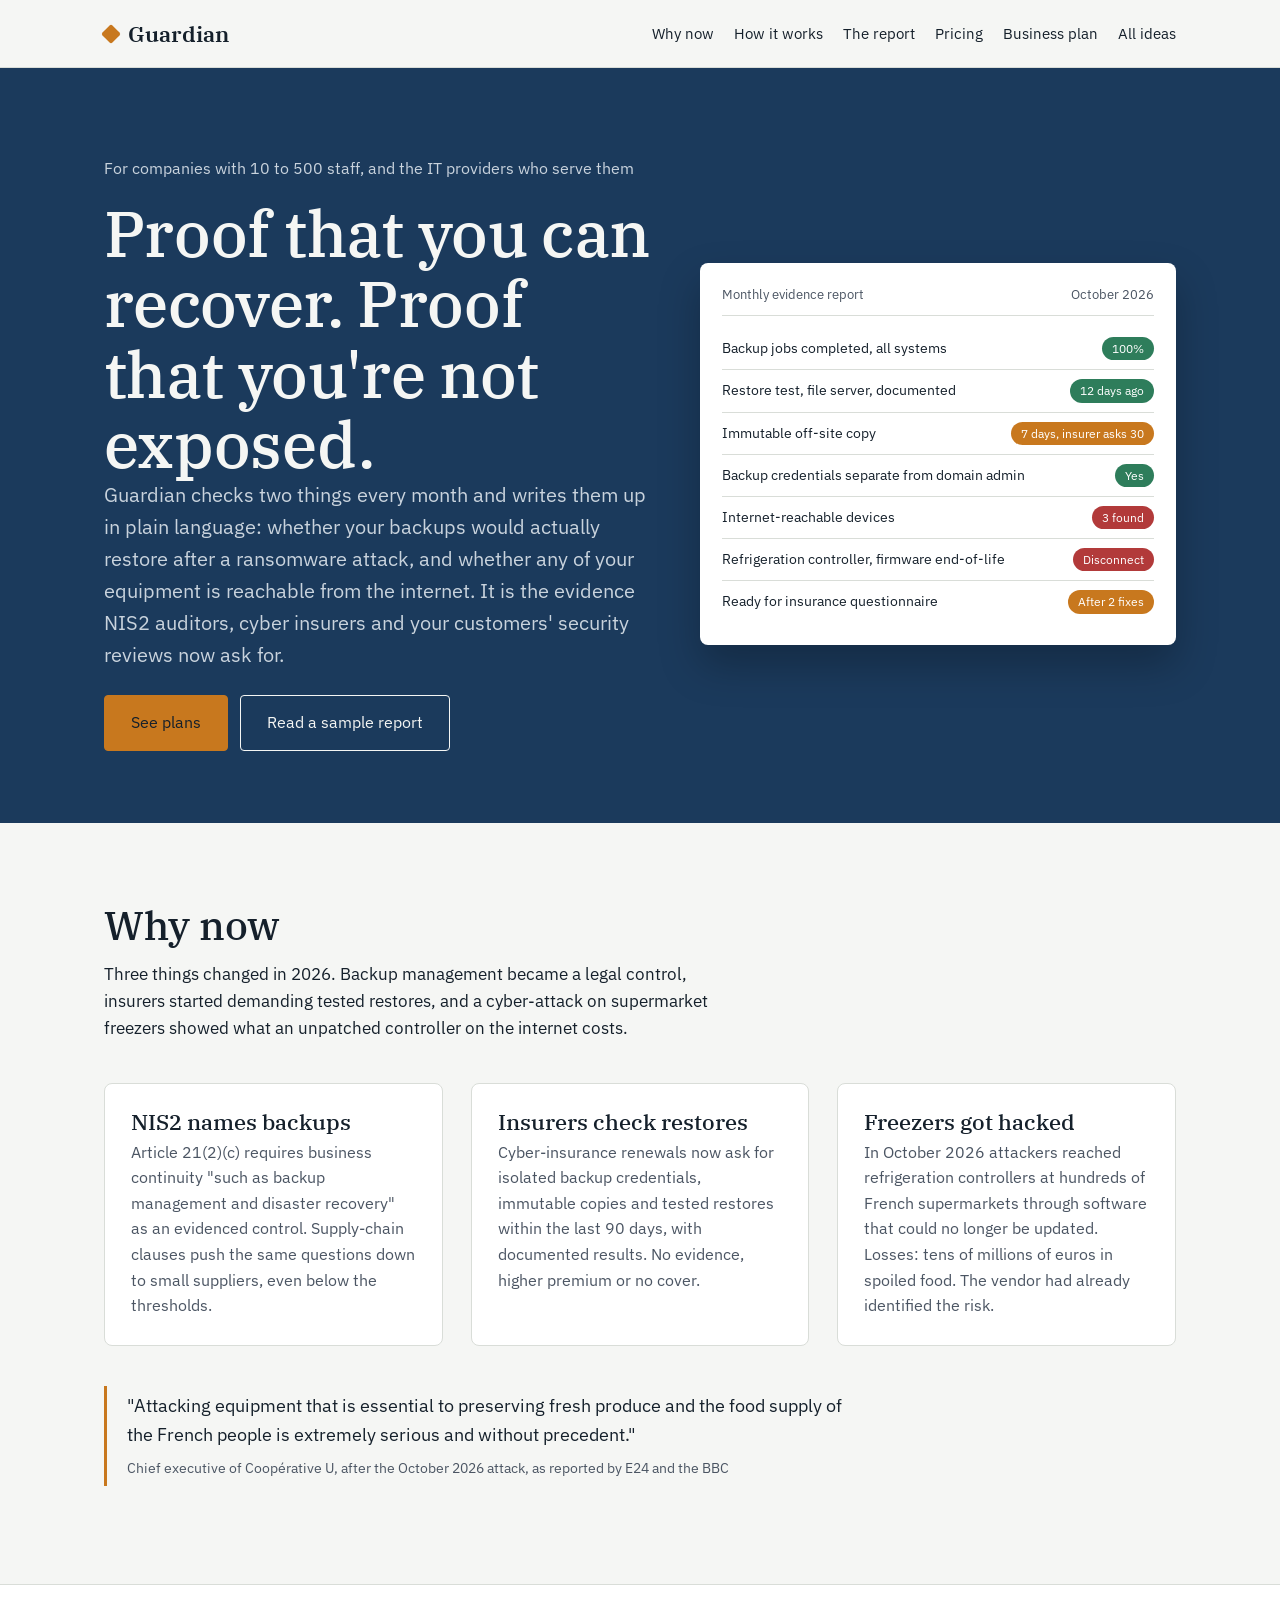
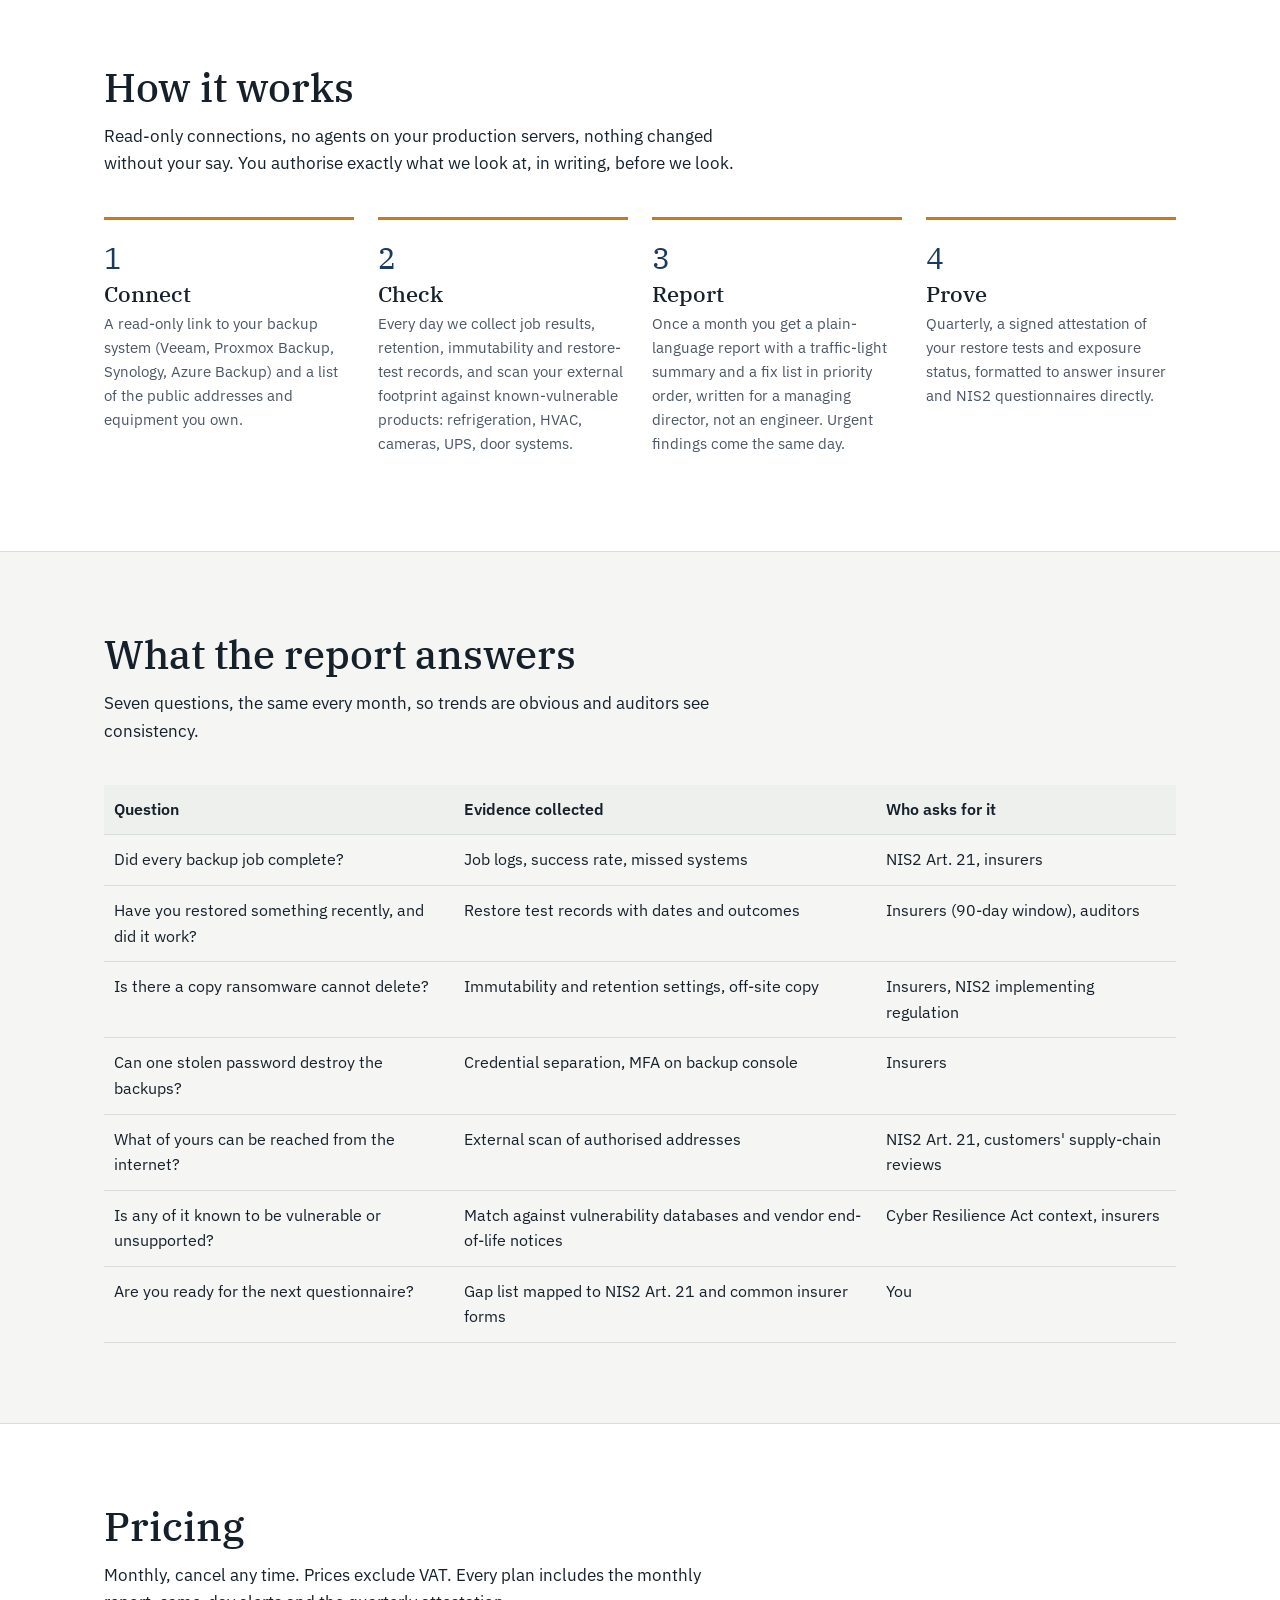
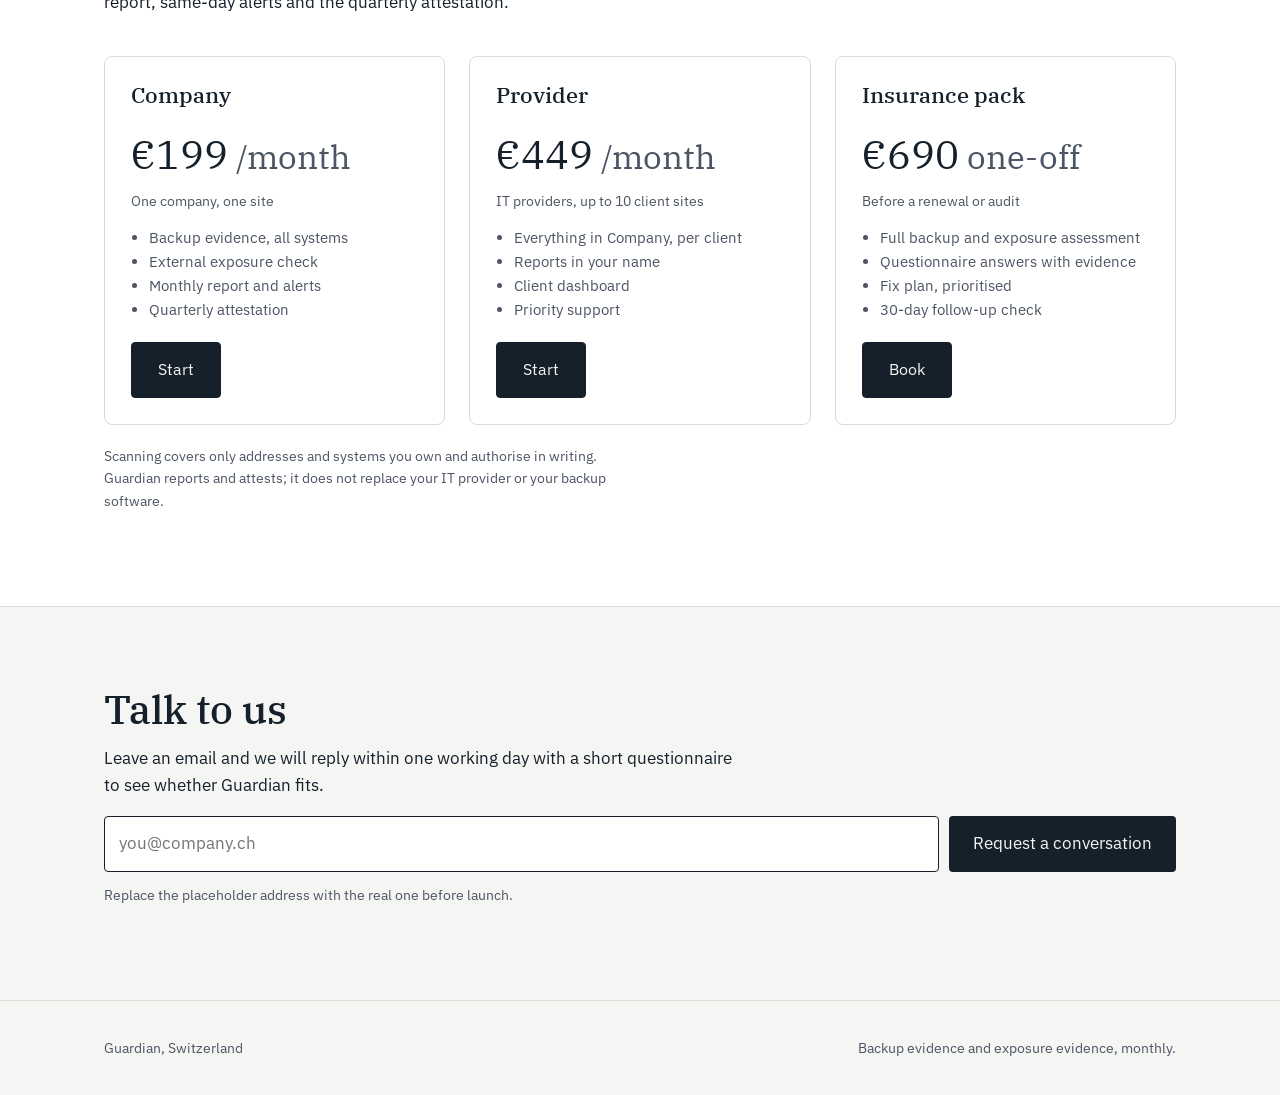
==== index.html @ 74b986ed "Guardian site and business plan" ====
<!doctype html>
<html lang="en">
<head>
<meta charset="utf-8">
<meta name="viewport" content="width=device-width, initial-scale=1">
<title>Guardian — Backup and exposure evidence for small businesses</title>
<meta name="description" content="Guardian proves two things every month: that your backups would restore after a ransomware attack, and that nothing of yours is reachable from the internet that shouldn't be. Built for NIS2, cyber-insurance and supply-chain reviews.">
<link rel="preconnect" href="https://fonts.googleapis.com">
<link rel="stylesheet" href="https://fonts.googleapis.com/css2?family=IBM+Plex+Sans:wght@400;500;600&family=IBM+Plex+Serif:wght@400;500;600&display=swap">
<link rel="stylesheet" href="style.css">
</head>
<body>
<header>
  <div class="wrap">
    <a class="mark" href="#top"><i></i>Guardian</a>
    <nav aria-label="Main">
      <a href="#why">Why now</a>
      <a href="#how">How it works</a>
      <a href="#report">The report</a>
      <a href="#pricing">Pricing</a>
      <a href="plan.html">Business plan</a>
      <a href="https://gummihurdal.github.io/ideas/">All ideas</a>
    </nav>
  </div>
</header>

<main id="top">
<section class="hero">
  <div class="wrap">
    <div>
      <p class="eyebrow">For companies with 10 to 500 staff, and the IT providers who serve them</p>
      <h1>Proof that you can recover. Proof that you're not exposed.</h1>
      <p>Guardian checks two things every month and writes them up in plain language: whether your backups would actually restore after a ransomware attack, and whether any of your equipment is reachable from the internet. It is the evidence NIS2 auditors, cyber insurers and your customers' security reviews now ask for.</p>
      <div class="btns">
        <a class="btn solid" href="#pricing">See plans</a>
        <a class="btn" href="#report">Read a sample report</a>
      </div>
    </div>
    <div class="report" aria-label="Sample monthly report summary">
      <div class="rh"><span>Monthly evidence report</span><span>October 2026</span></div>
      <div class="row"><span>Backup jobs completed, all systems</span><span class="pill ok">100%</span></div>
      <div class="row"><span>Restore test, file server, documented</span><span class="pill ok">12 days ago</span></div>
      <div class="row"><span>Immutable off-site copy</span><span class="pill warn">7 days, insurer asks 30</span></div>
      <div class="row"><span>Backup credentials separate from domain admin</span><span class="pill ok">Yes</span></div>
      <div class="row"><span>Internet-reachable devices</span><span class="pill bad">3 found</span></div>
      <div class="row"><span>Refrigeration controller, firmware end-of-life</span><span class="pill bad">Disconnect</span></div>
      <div class="row"><span>Ready for insurance questionnaire</span><span class="pill warn">After 2 fixes</span></div>
    </div>
  </div>
</section>

<section id="why">
  <div class="wrap">
    <div class="lead">
      <h2>Why now</h2>
      <p>Three things changed in 2026. Backup management became a legal control, insurers started demanding tested restores, and a cyber-attack on supermarket freezers showed what an unpatched controller on the internet costs.</p>
    </div>
    <div class="grid3">
      <div class="card"><h3>NIS2 names backups</h3><p>Article 21(2)(c) requires business continuity "such as backup management and disaster recovery" as an evidenced control. Supply-chain clauses push the same questions down to small suppliers, even below the thresholds.</p></div>
      <div class="card"><h3>Insurers check restores</h3><p>Cyber-insurance renewals now ask for isolated backup credentials, immutable copies and tested restores within the last 90 days, with documented results. No evidence, higher premium or no cover.</p></div>
      <div class="card"><h3>Freezers got hacked</h3><p>In October 2026 attackers reached refrigeration controllers at hundreds of French supermarkets through software that could no longer be updated. Losses: tens of millions of euros in spoiled food. The vendor had already identified the risk.</p></div>
    </div>
    <p class="quote" style="margin-top:40px">"Attacking equipment that is essential to preserving fresh produce and the food supply of the French people is extremely serious and without precedent."<cite>Chief executive of Coopérative U, after the October 2026 attack, as reported by E24 and the BBC</cite></p>
  </div>
</section>

<section class="alt" id="how">
  <div class="wrap">
    <div class="lead">
      <h2>How it works</h2>
      <p>Read-only connections, no agents on your production servers, nothing changed without your say. You authorise exactly what we look at, in writing, before we look.</p>
    </div>
    <div class="steps">
      <div><h3>Connect</h3><p>A read-only link to your backup system (Veeam, Proxmox Backup, Synology, Azure Backup) and a list of the public addresses and equipment you own.</p></div>
      <div><h3>Check</h3><p>Every day we collect job results, retention, immutability and restore-test records, and scan your external footprint against known-vulnerable products: refrigeration, HVAC, cameras, UPS, door systems.</p></div>
      <div><h3>Report</h3><p>Once a month you get a plain-language report with a traffic-light summary and a fix list in priority order, written for a managing director, not an engineer. Urgent findings come the same day.</p></div>
      <div><h3>Prove</h3><p>Quarterly, a signed attestation of your restore tests and exposure status, formatted to answer insurer and NIS2 questionnaires directly.</p></div>
    </div>
  </div>
</section>

<section id="report">
  <div class="wrap">
    <div class="lead">
      <h2>What the report answers</h2>
      <p>Seven questions, the same every month, so trends are obvious and auditors see consistency.</p>
    </div>
    <table>
      <thead><tr><th>Question</th><th>Evidence collected</th><th>Who asks for it</th></tr></thead>
      <tbody>
        <tr><td>Did every backup job complete?</td><td>Job logs, success rate, missed systems</td><td>NIS2 Art. 21, insurers</td></tr>
        <tr><td>Have you restored something recently, and did it work?</td><td>Restore test records with dates and outcomes</td><td>Insurers (90-day window), auditors</td></tr>
        <tr><td>Is there a copy ransomware cannot delete?</td><td>Immutability and retention settings, off-site copy</td><td>Insurers, NIS2 implementing regulation</td></tr>
        <tr><td>Can one stolen password destroy the backups?</td><td>Credential separation, MFA on backup console</td><td>Insurers</td></tr>
        <tr><td>What of yours can be reached from the internet?</td><td>External scan of authorised addresses</td><td>NIS2 Art. 21, customers' supply-chain reviews</td></tr>
        <tr><td>Is any of it known to be vulnerable or unsupported?</td><td>Match against vulnerability databases and vendor end-of-life notices</td><td>Cyber Resilience Act context, insurers</td></tr>
        <tr><td>Are you ready for the next questionnaire?</td><td>Gap list mapped to NIS2 Art. 21 and common insurer forms</td><td>You</td></tr>
      </tbody>
    </table>
  </div>
</section>

<section class="alt" id="pricing">
  <div class="wrap">
    <div class="lead">
      <h2>Pricing</h2>
      <p>Monthly, cancel any time. Prices exclude VAT. Every plan includes the monthly report, same-day alerts and the quarterly attestation.</p>
    </div>
    <div class="price">
      <div class="card"><h3>Company</h3><div class="amount">€199<small> /month</small></div><small>One company, one site</small><ul><li>Backup evidence, all systems</li><li>External exposure check</li><li>Monthly report and alerts</li><li>Quarterly attestation</li></ul><a class="btn ink solid" href="#contact">Start</a></div>
      <div class="card"><h3>Provider</h3><div class="amount">€449<small> /month</small></div><small>IT providers, up to 10 client sites</small><ul><li>Everything in Company, per client</li><li>Reports in your name</li><li>Client dashboard</li><li>Priority support</li></ul><a class="btn ink solid" href="#contact">Start</a></div>
      <div class="card"><h3>Insurance pack</h3><div class="amount">€690<small> one-off</small></div><small>Before a renewal or audit</small><ul><li>Full backup and exposure assessment</li><li>Questionnaire answers with evidence</li><li>Fix plan, prioritised</li><li>30-day follow-up check</li></ul><a class="btn ink solid" href="#contact">Book</a></div>
    </div>
    <p class="note" style="margin-top:20px">Scanning covers only addresses and systems you own and authorise in writing. Guardian reports and attests; it does not replace your IT provider or your backup software.</p>
  </div>
</section>

<section id="contact">
  <div class="wrap">
    <h2>Talk to us</h2>
    <p>Leave an email and we will reply within one working day with a short questionnaire to see whether Guardian fits.</p>
    <form action="mailto:hello@guardian.example" method="post" enctype="text/plain">
      <label for="email" style="position:absolute;left:-9999px">Email</label>
      <input id="email" name="email" type="email" placeholder="you@company.ch" required>
      <button type="submit">Request a conversation</button>
    </form>
    <p class="note" style="margin-top:12px">Replace the placeholder address with the real one before launch.</p>
  </div>
</section>
</main>

<footer>
  <div class="wrap">
    <span>Guardian, Switzerland</span>
    <span>Backup evidence and exposure evidence, monthly.</span>
  </div>
</footer>
</body>
</html>
---- style.css ----
:root{--ink:#15202B;--ink2:#4B5563;--bg:#F5F6F4;--panel:#FFFFFF;--line:#D9DDD8;--navy:#1B3A5C;--amber:#C8781E;--green:#2E7D5B;--max:1120px}
*{box-sizing:border-box}
html{scroll-padding-top:72px}
body{margin:0;background:var(--bg);color:var(--ink);font-family:'IBM Plex Sans','Helvetica Neue',Arial,sans-serif;font-size:17px;line-height:1.6}
h1,h2,h3{font-family:'IBM Plex Serif',Georgia,serif;font-weight:500;line-height:1.1;margin:0}
h1{font-size:clamp(38px,6vw,64px);letter-spacing:-.01em}
h2{font-size:clamp(28px,3.6vw,40px);margin-bottom:14px}
h3{font-size:22px;margin-bottom:6px}
p{margin:0 0 1em;max-width:64ch}
a{color:var(--navy)}
a:focus-visible,button:focus-visible{outline:2px solid var(--amber);outline-offset:3px}
.wrap{max-width:var(--max);margin:0 auto;padding:0 24px}
header{position:sticky;top:0;z-index:5;background:rgba(245,246,244,.94);backdrop-filter:blur(6px);border-bottom:1px solid var(--line)}
header .wrap{display:flex;justify-content:space-between;align-items:center;gap:16px;padding:16px 24px}
.mark{font-family:'IBM Plex Serif',Georgia,serif;font-weight:600;font-size:22px;text-decoration:none;color:var(--ink);display:flex;align-items:center;gap:10px}
.mark i{display:inline-block;width:14px;height:14px;background:var(--amber);border-radius:2px;transform:rotate(45deg)}
nav{display:flex;flex-wrap:wrap;gap:20px;font-size:15px}
nav a{text-decoration:none;color:var(--ink)}
nav a:hover{color:var(--amber)}
.hero{background:var(--navy);color:#F5F6F4;padding:88px 0 72px}
.hero .wrap{display:grid;grid-template-columns:1.15fr 1fr;gap:48px;align-items:center}
.hero p{color:#C9D3DD;font-size:20px}
.hero .eyebrow{font-size:16px;color:#C9D3DD;margin-bottom:16px}
.btns{display:flex;flex-wrap:wrap;gap:12px;margin-top:24px}
.btn{display:inline-block;padding:14px 26px;text-decoration:none;font-size:16px;border:1px solid #F5F6F4;color:#F5F6F4;border-radius:4px}
.btn.solid{background:var(--amber);border-color:var(--amber);color:#15202B}
.btn.ink{border-color:var(--ink);color:var(--ink)}
.btn.ink.solid{background:var(--ink);color:#F5F6F4;border-color:var(--ink)}
.report{background:var(--panel);color:var(--ink);border-radius:8px;padding:22px;box-shadow:0 20px 40px rgba(0,0,0,.25);font-size:14px}
.report .rh{display:flex;justify-content:space-between;border-bottom:1px solid var(--line);padding-bottom:10px;margin-bottom:12px;font-size:13px;color:var(--ink2)}
.report .row{display:grid;grid-template-columns:1fr auto;gap:10px;padding:9px 0;border-bottom:1px solid var(--line)}
.report .row:last-child{border-bottom:0}
.pill{font-size:12px;padding:2px 10px;border-radius:999px;color:#fff;white-space:nowrap}
.ok{background:var(--green)}.warn{background:var(--amber)}.bad{background:#B23A3A}
section{padding:80px 0}
.lead{max-width:720px;margin-bottom:40px}
.grid3{display:grid;grid-template-columns:repeat(3,1fr);gap:28px}
.grid2{display:grid;grid-template-columns:1fr 1fr;gap:28px}
.card{background:var(--panel);border:1px solid var(--line);border-radius:8px;padding:26px}
.card p{font-size:16px;color:var(--ink2);margin:0}
.card .num{font-family:'IBM Plex Serif',Georgia,serif;font-size:44px;line-height:1;margin-bottom:8px;color:var(--navy)}
.alt{background:var(--panel);border-top:1px solid var(--line);border-bottom:1px solid var(--line)}
table{width:100%;border-collapse:collapse;font-size:16px}
th,td{text-align:left;padding:12px 10px;border-bottom:1px solid var(--line);vertical-align:top}
th{font-weight:600;background:#EEF0ED}
.price{display:grid;grid-template-columns:repeat(3,1fr);gap:24px}
.price .card{display:flex;flex-direction:column}
.price .amount{font-family:'IBM Plex Serif',Georgia,serif;font-size:40px;margin:8px 0 4px}
.price small{color:var(--ink2)}
.price ul{padding-left:18px;margin:14px 0 20px;font-size:15px;color:var(--ink2)}
.price .btn{margin-top:auto;align-self:flex-start}
.steps{display:grid;grid-template-columns:repeat(4,1fr);gap:24px;counter-reset:s}
.steps div{border-top:3px solid var(--amber);padding-top:14px}
.steps div::before{counter-increment:s;content:counter(s);font-family:'IBM Plex Serif',Georgia,serif;font-size:30px;display:block;color:var(--navy)}
.steps p{font-size:15px;color:var(--ink2)}
.quote{border-left:3px solid var(--amber);padding:6px 0 6px 20px;font-size:18px;max-width:760px}
.quote cite{display:block;font-size:14px;color:var(--ink2);margin-top:8px;font-style:normal}
.note{font-size:14px;color:var(--ink2)}
.doc h2{margin:56px 0 16px}
.doc h3{margin:30px 0 10px}
.doc ul{padding-left:20px;max-width:70ch}
.doc li{margin-bottom:6px}
.doc table{margin:12px 0 6px}
footer{padding:36px 0;font-size:14px;color:var(--ink2);border-top:1px solid var(--line)}
footer .wrap{display:flex;flex-wrap:wrap;justify-content:space-between;gap:12px}
form{display:flex;flex-wrap:wrap;gap:10px;margin-top:16px}
input{flex:1 1 260px;padding:13px 14px;font:inherit;border:1px solid var(--ink);border-radius:4px}
button{padding:13px 24px;font:inherit;background:var(--ink);color:#F5F6F4;border:0;border-radius:4px;cursor:pointer}
@media (max-width:900px){.hero .wrap,.grid2{grid-template-columns:1fr}.grid3,.price,.steps{grid-template-columns:1fr 1fr}}
@media (max-width:560px){.grid3,.price,.steps{grid-template-columns:1fr}section{padding:56px 0}.hero{padding:56px 0 48px}table{font-size:14px}}
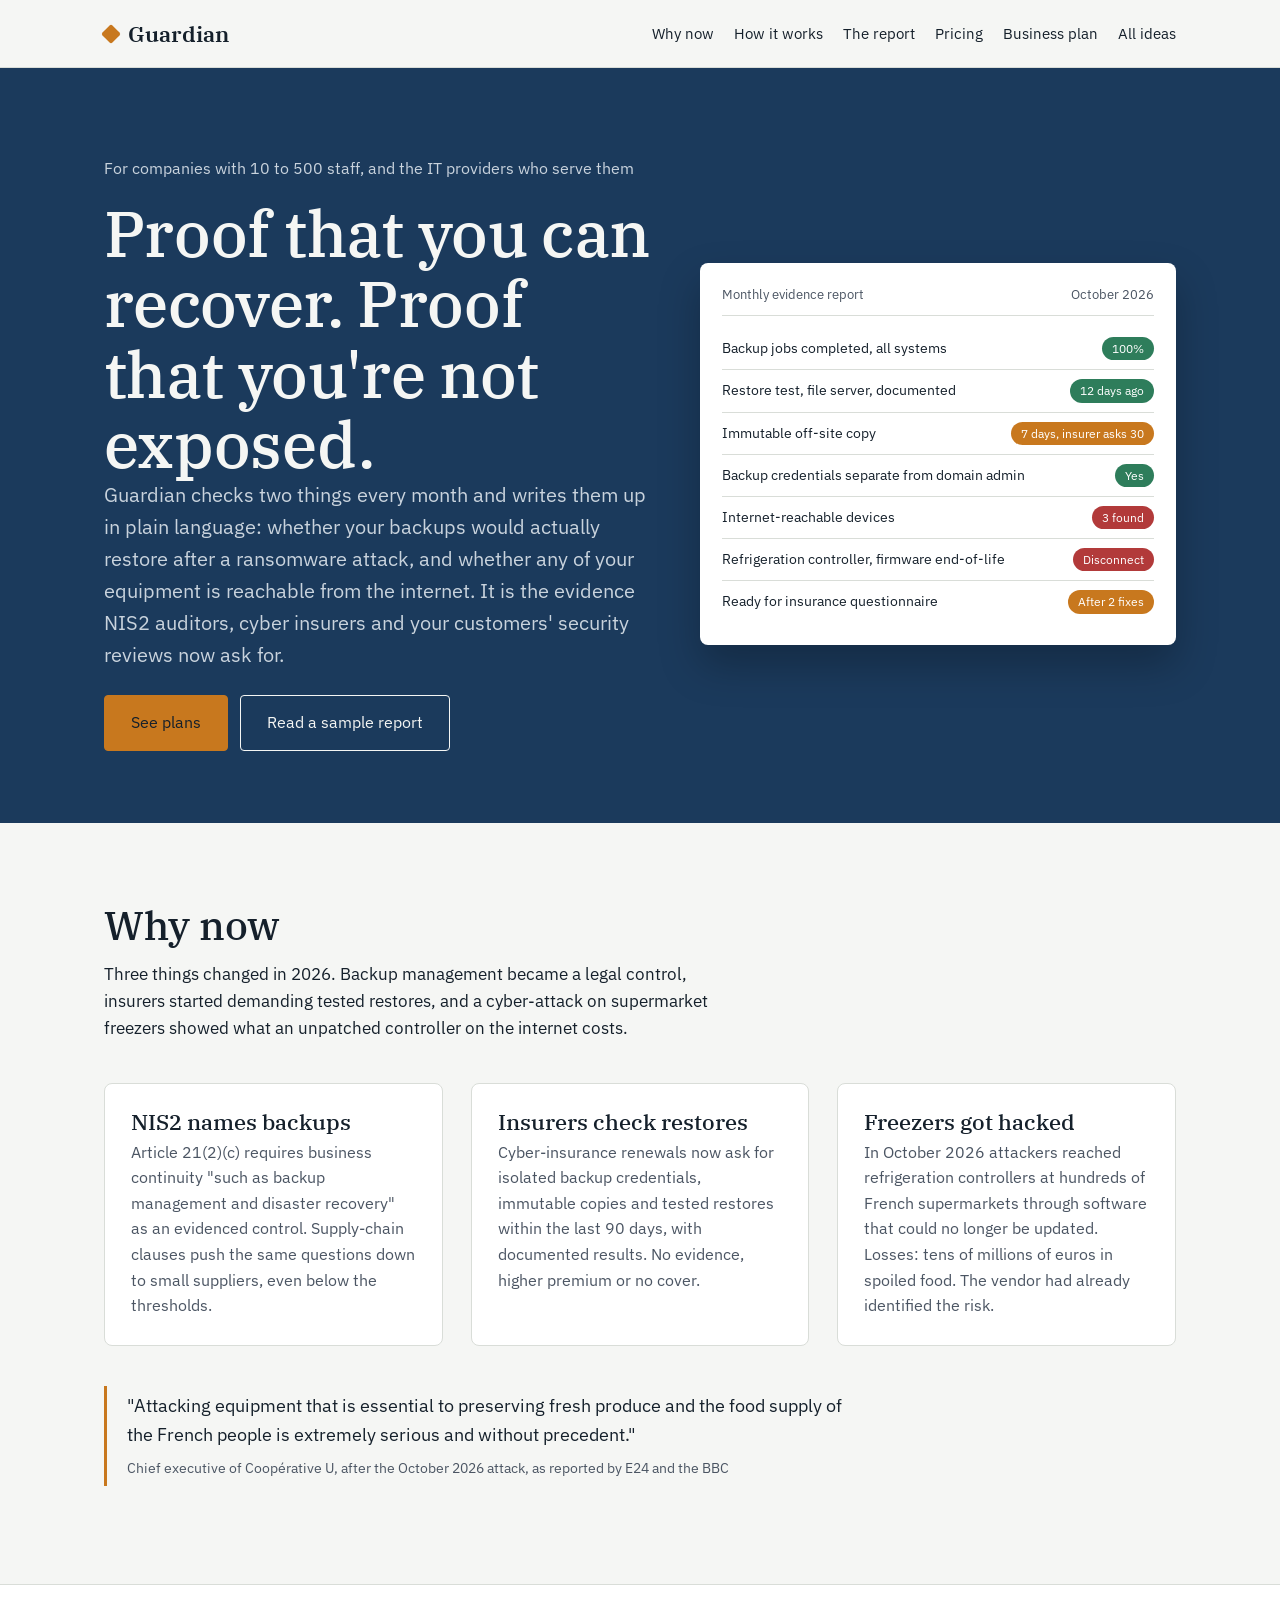
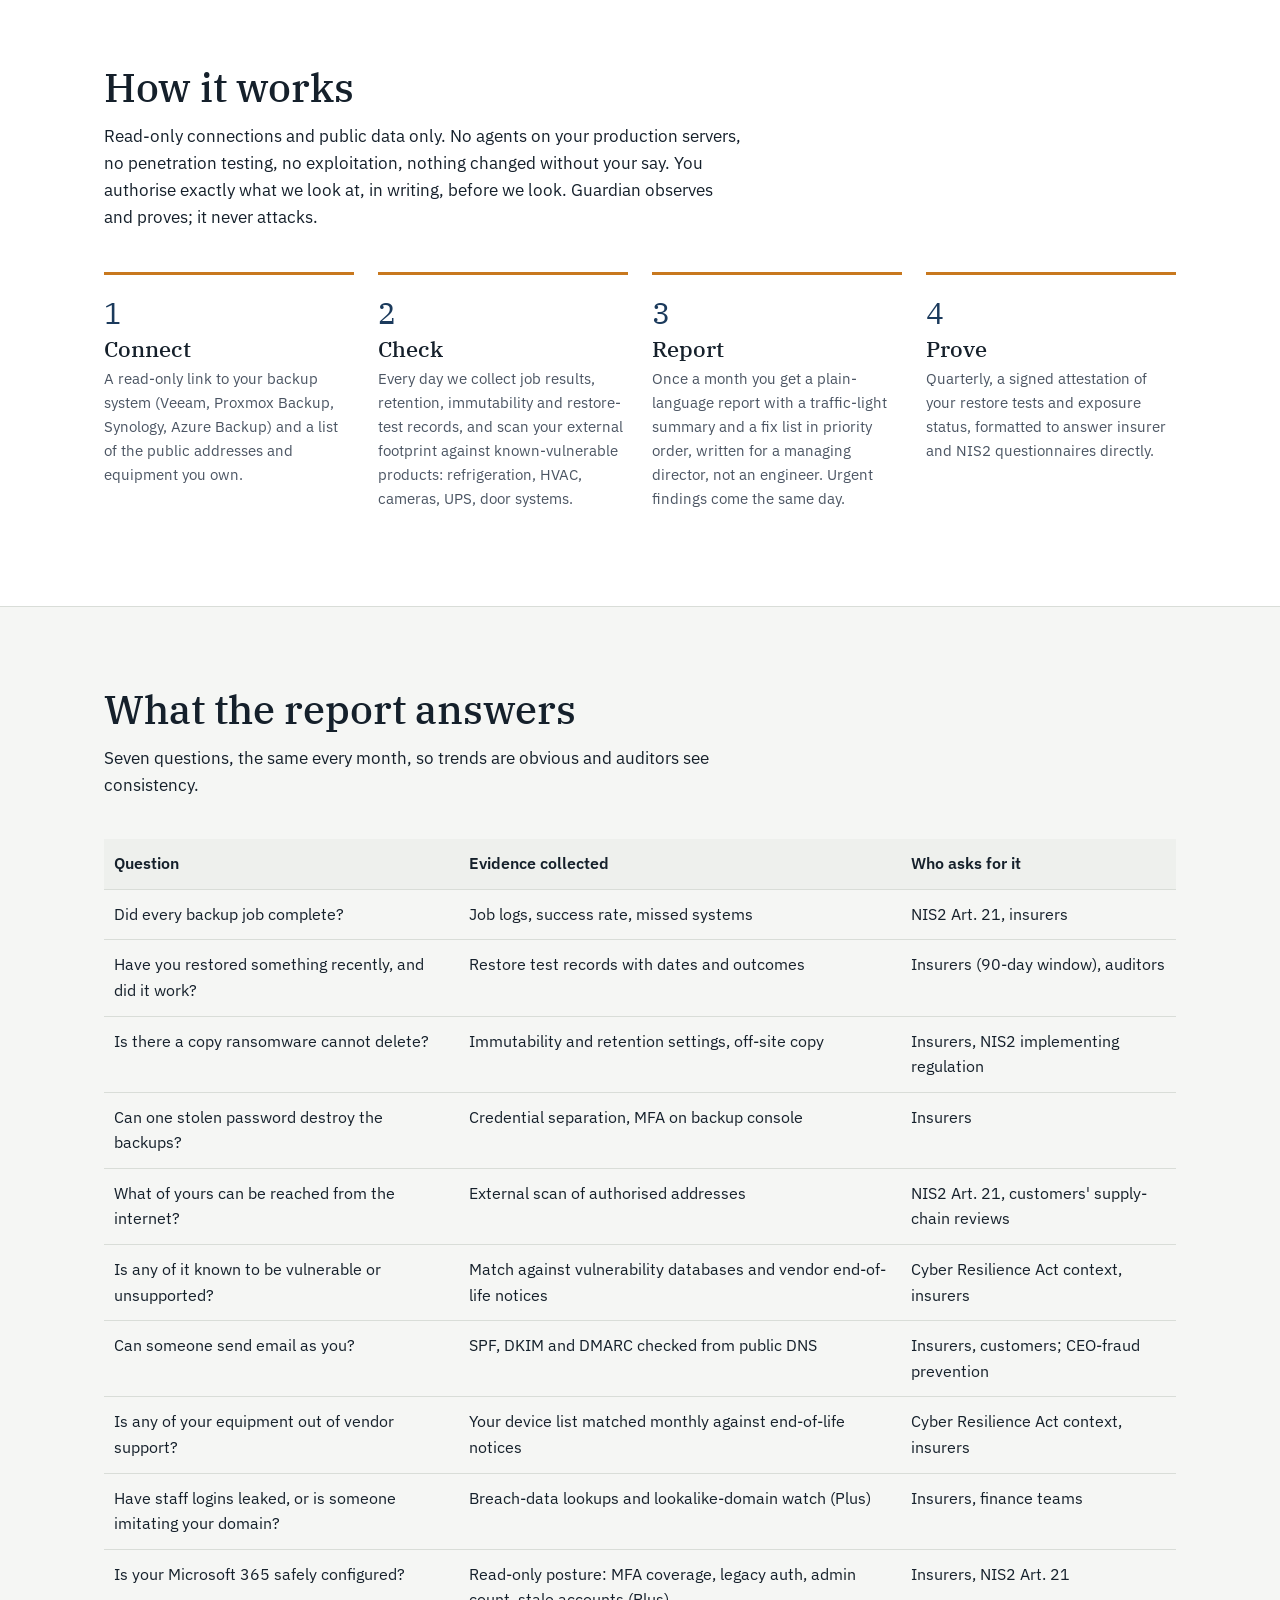
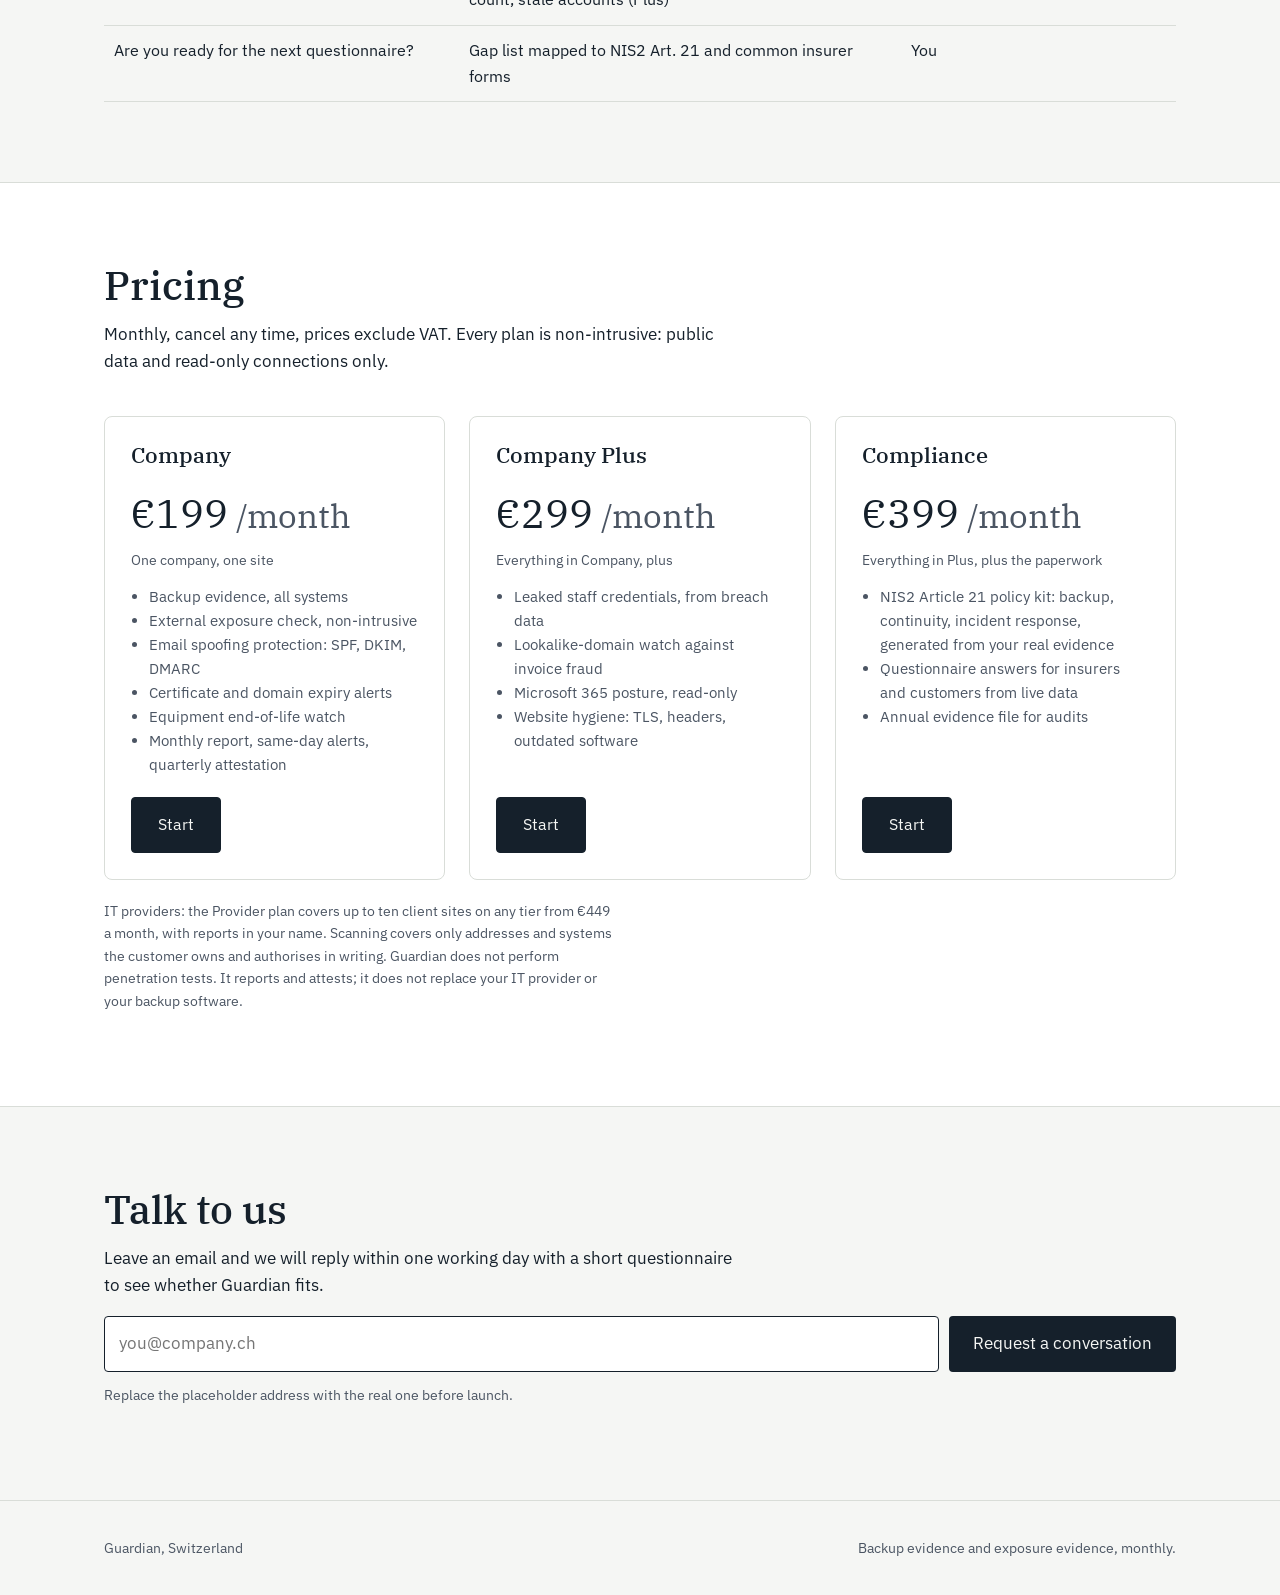
==== commit 9b178152: "Three non-intrusive tiers; no penetration testing" ====
--- a/index.html
+++ b/index.html
@@ -68,7 +68,7 @@
   <div class="wrap">
     <div class="lead">
       <h2>How it works</h2>
-      <p>Read-only connections, no agents on your production servers, nothing changed without your say. You authorise exactly what we look at, in writing, before we look.</p>
+      <p>Read-only connections and public data only. No agents on your production servers, no penetration testing, no exploitation, nothing changed without your say. You authorise exactly what we look at, in writing, before we look. Guardian observes and proves; it never attacks.</p>
     </div>
     <div class="steps">
       <div><h3>Connect</h3><p>A read-only link to your backup system (Veeam, Proxmox Backup, Synology, Azure Backup) and a list of the public addresses and equipment you own.</p></div>
@@ -94,6 +94,10 @@
         <tr><td>Can one stolen password destroy the backups?</td><td>Credential separation, MFA on backup console</td><td>Insurers</td></tr>
         <tr><td>What of yours can be reached from the internet?</td><td>External scan of authorised addresses</td><td>NIS2 Art. 21, customers' supply-chain reviews</td></tr>
         <tr><td>Is any of it known to be vulnerable or unsupported?</td><td>Match against vulnerability databases and vendor end-of-life notices</td><td>Cyber Resilience Act context, insurers</td></tr>
+        <tr><td>Can someone send email as you?</td><td>SPF, DKIM and DMARC checked from public DNS</td><td>Insurers, customers; CEO-fraud prevention</td></tr>
+        <tr><td>Is any of your equipment out of vendor support?</td><td>Your device list matched monthly against end-of-life notices</td><td>Cyber Resilience Act context, insurers</td></tr>
+        <tr><td>Have staff logins leaked, or is someone imitating your domain?</td><td>Breach-data lookups and lookalike-domain watch (Plus)</td><td>Insurers, finance teams</td></tr>
+        <tr><td>Is your Microsoft 365 safely configured?</td><td>Read-only posture: MFA coverage, legacy auth, admin count, stale accounts (Plus)</td><td>Insurers, NIS2 Art. 21</td></tr>
         <tr><td>Are you ready for the next questionnaire?</td><td>Gap list mapped to NIS2 Art. 21 and common insurer forms</td><td>You</td></tr>
       </tbody>
     </table>
@@ -104,14 +108,14 @@
   <div class="wrap">
     <div class="lead">
       <h2>Pricing</h2>
-      <p>Monthly, cancel any time. Prices exclude VAT. Every plan includes the monthly report, same-day alerts and the quarterly attestation.</p>
+      <p>Monthly, cancel any time, prices exclude VAT. Every plan is non-intrusive: public data and read-only connections only.</p>
     </div>
     <div class="price">
-      <div class="card"><h3>Company</h3><div class="amount">€199<small> /month</small></div><small>One company, one site</small><ul><li>Backup evidence, all systems</li><li>External exposure check</li><li>Monthly report and alerts</li><li>Quarterly attestation</li></ul><a class="btn ink solid" href="#contact">Start</a></div>
-      <div class="card"><h3>Provider</h3><div class="amount">€449<small> /month</small></div><small>IT providers, up to 10 client sites</small><ul><li>Everything in Company, per client</li><li>Reports in your name</li><li>Client dashboard</li><li>Priority support</li></ul><a class="btn ink solid" href="#contact">Start</a></div>
-      <div class="card"><h3>Insurance pack</h3><div class="amount">€690<small> one-off</small></div><small>Before a renewal or audit</small><ul><li>Full backup and exposure assessment</li><li>Questionnaire answers with evidence</li><li>Fix plan, prioritised</li><li>30-day follow-up check</li></ul><a class="btn ink solid" href="#contact">Book</a></div>
+      <div class="card"><h3>Company</h3><div class="amount">€199<small> /month</small></div><small>One company, one site</small><ul><li>Backup evidence, all systems</li><li>External exposure check, non-intrusive</li><li>Email spoofing protection: SPF, DKIM, DMARC</li><li>Certificate and domain expiry alerts</li><li>Equipment end-of-life watch</li><li>Monthly report, same-day alerts, quarterly attestation</li></ul><a class="btn ink solid" href="#contact">Start</a></div>
+      <div class="card"><h3>Company Plus</h3><div class="amount">€299<small> /month</small></div><small>Everything in Company, plus</small><ul><li>Leaked staff credentials, from breach data</li><li>Lookalike-domain watch against invoice fraud</li><li>Microsoft 365 posture, read-only</li><li>Website hygiene: TLS, headers, outdated software</li></ul><a class="btn ink solid" href="#contact">Start</a></div>
+      <div class="card"><h3>Compliance</h3><div class="amount">€399<small> /month</small></div><small>Everything in Plus, plus the paperwork</small><ul><li>NIS2 Article 21 policy kit: backup, continuity, incident response, generated from your real evidence</li><li>Questionnaire answers for insurers and customers from live data</li><li>Annual evidence file for audits</li></ul><a class="btn ink solid" href="#contact">Start</a></div>
     </div>
-    <p class="note" style="margin-top:20px">Scanning covers only addresses and systems you own and authorise in writing. Guardian reports and attests; it does not replace your IT provider or your backup software.</p>
+    <p class="note" style="margin-top:20px">IT providers: the Provider plan covers up to ten client sites on any tier from €449 a month, with reports in your name. Scanning covers only addresses and systems the customer owns and authorises in writing. Guardian does not perform penetration tests. It reports and attests; it does not replace your IT provider or your backup software.</p>
   </div>
 </section>
 
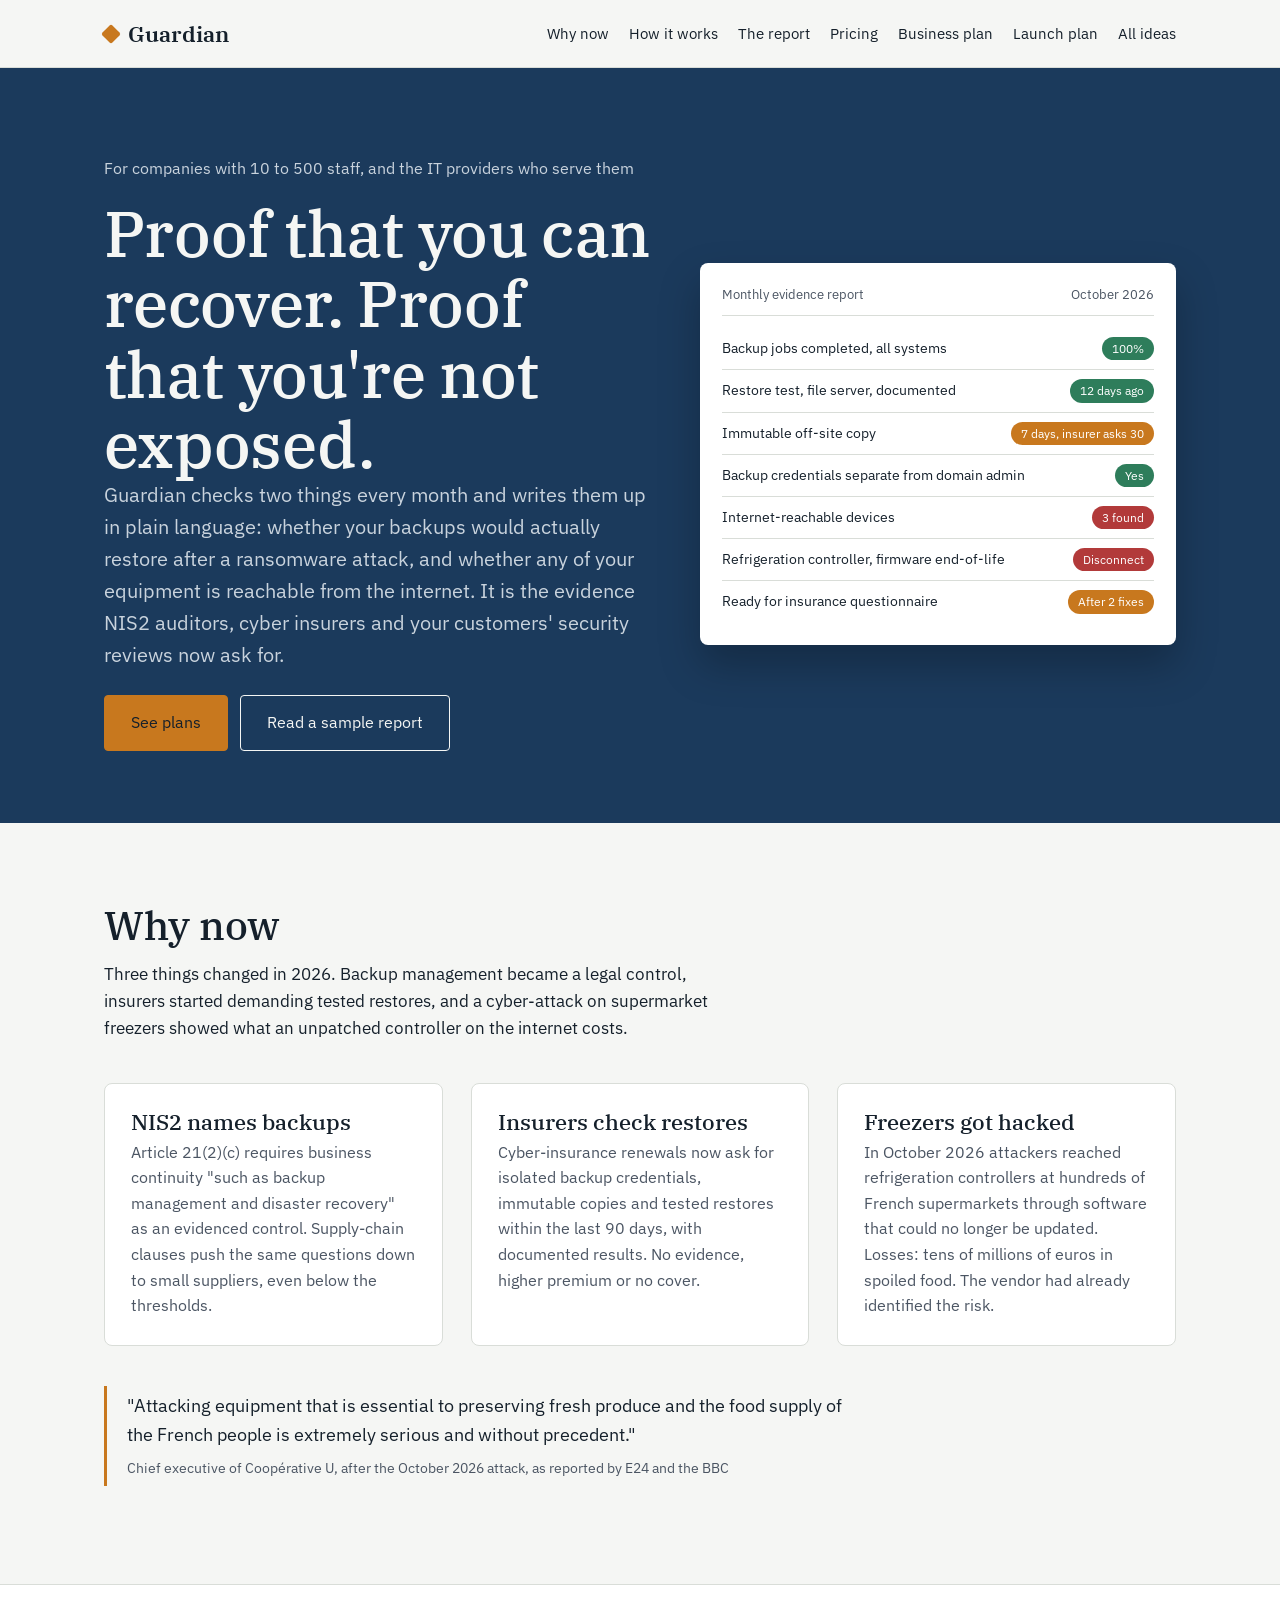
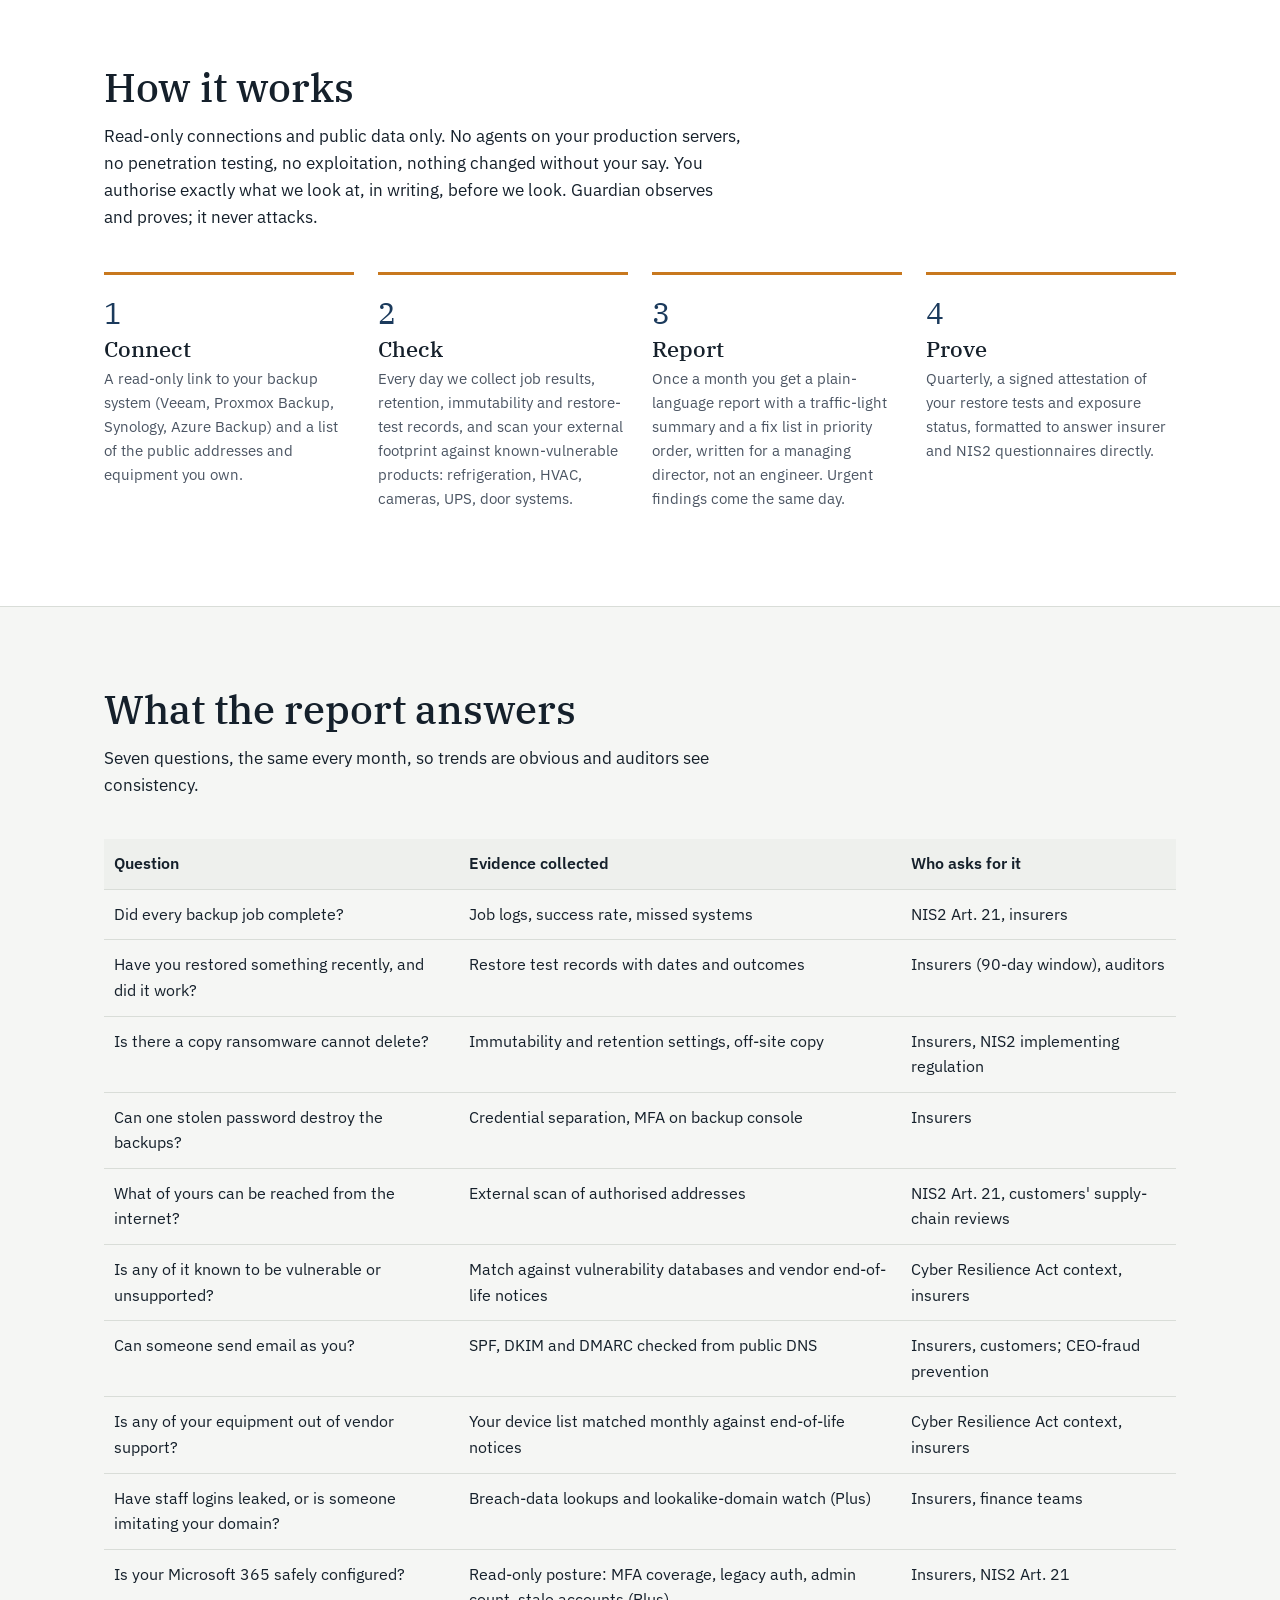
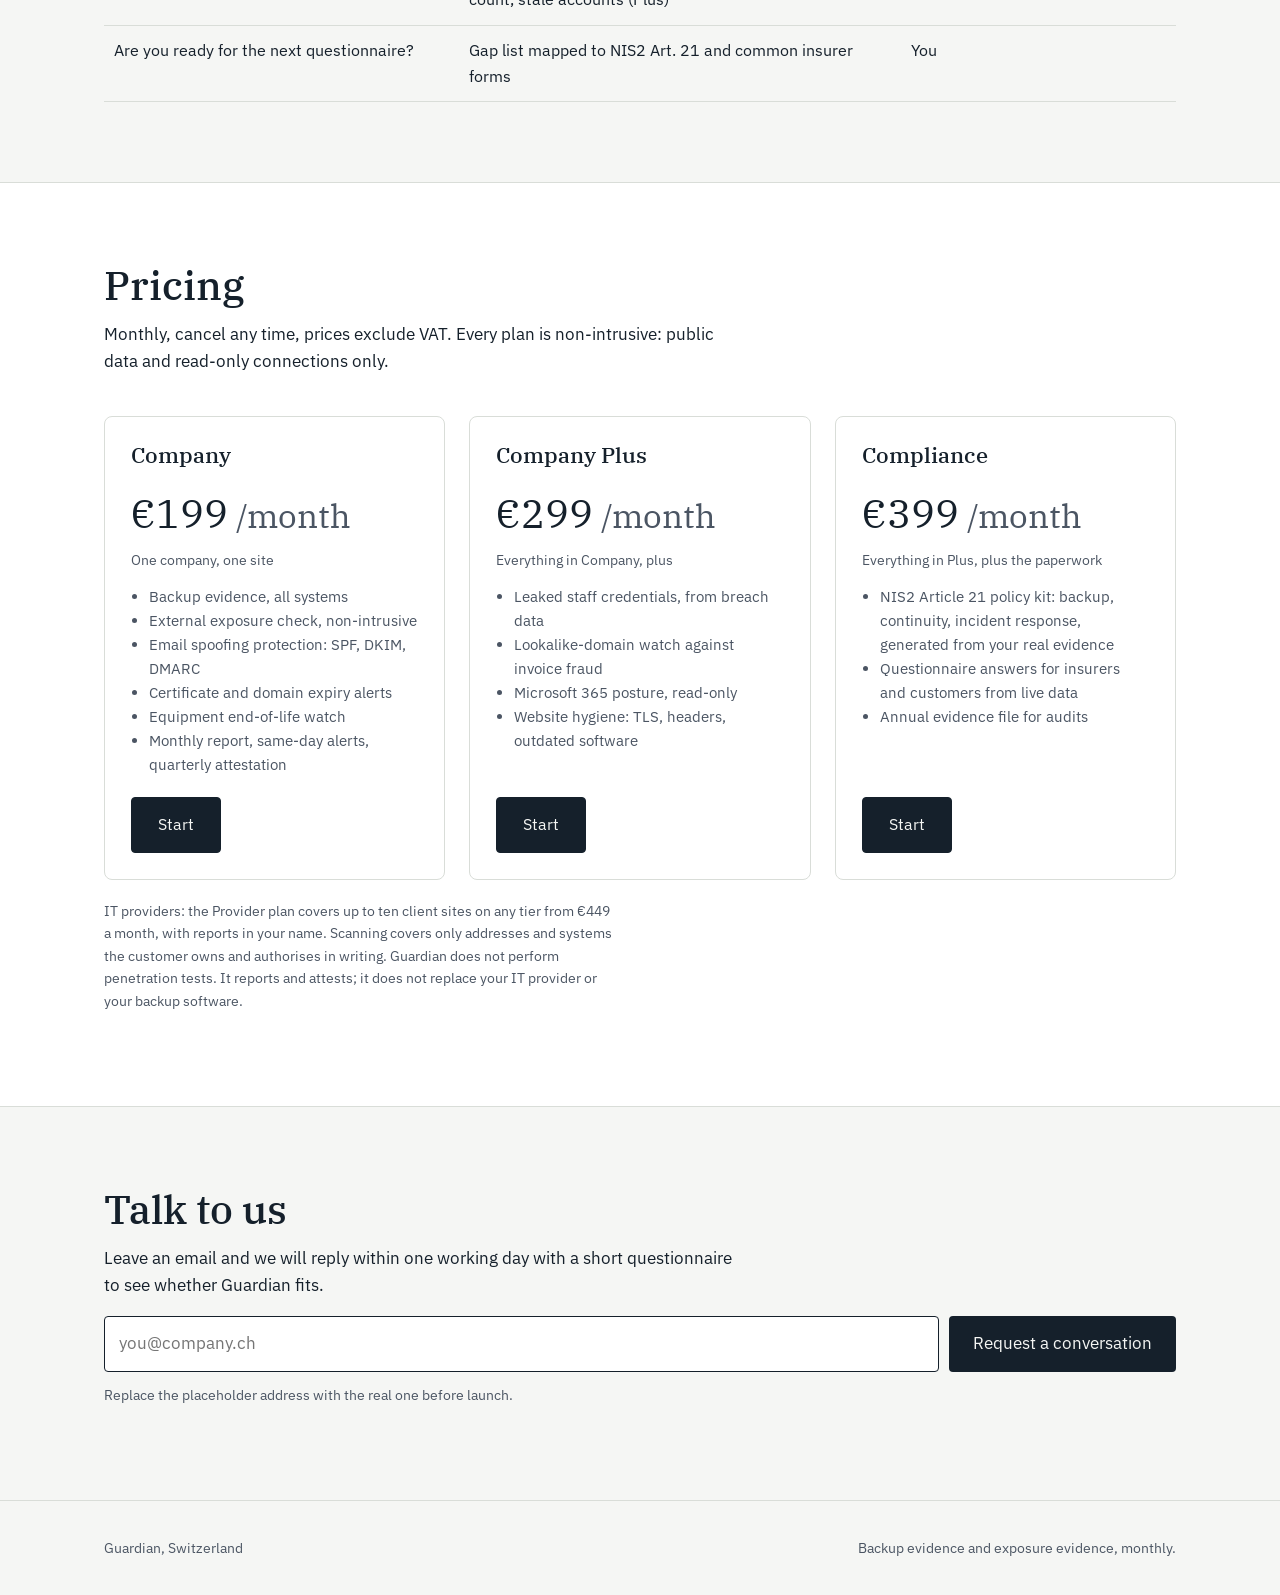
==== commit fa8605ce: "Launch plan: 90 days to the first €1,000 a month" ====
--- a/index.html
+++ b/index.html
@@ -19,6 +19,7 @@
       <a href="#report">The report</a>
       <a href="#pricing">Pricing</a>
       <a href="plan.html">Business plan</a>
+      <a href="launch.html">Launch plan</a>
       <a href="https://gummihurdal.github.io/ideas/">All ideas</a>
     </nav>
   </div>
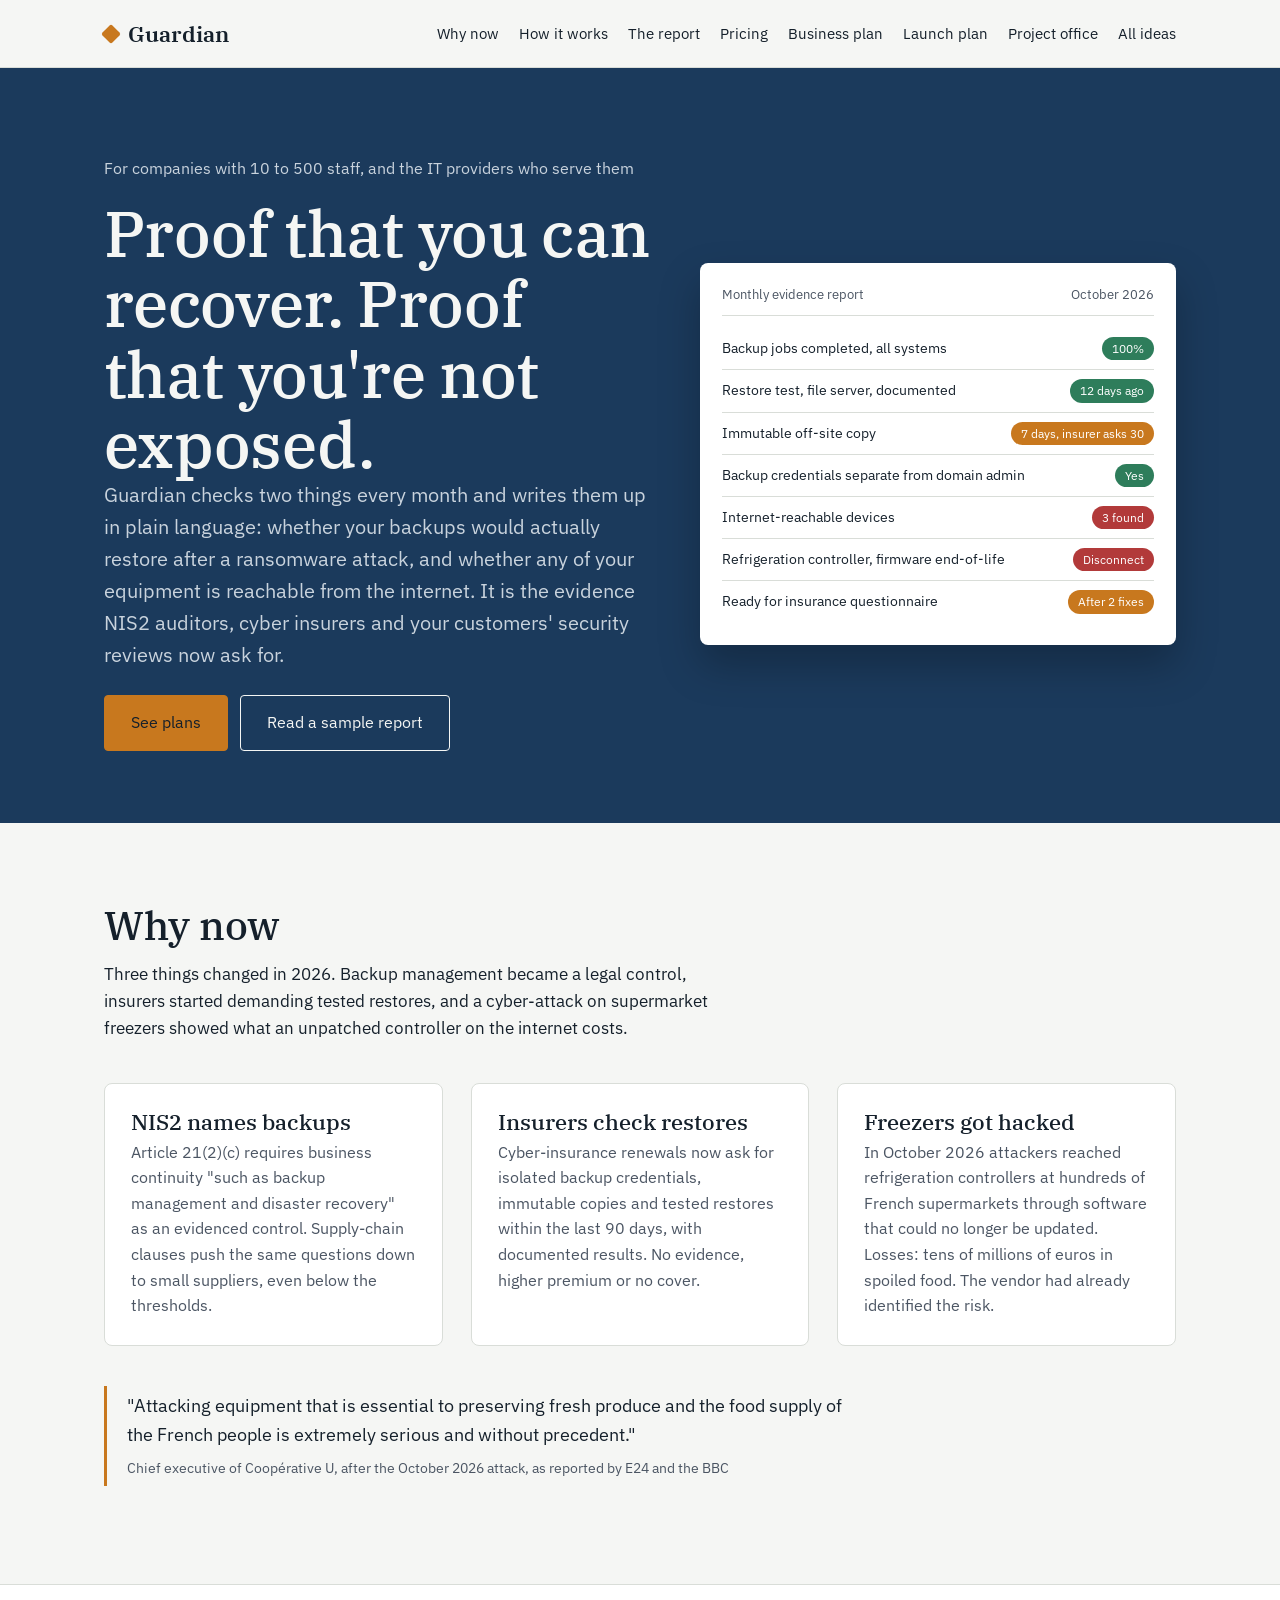
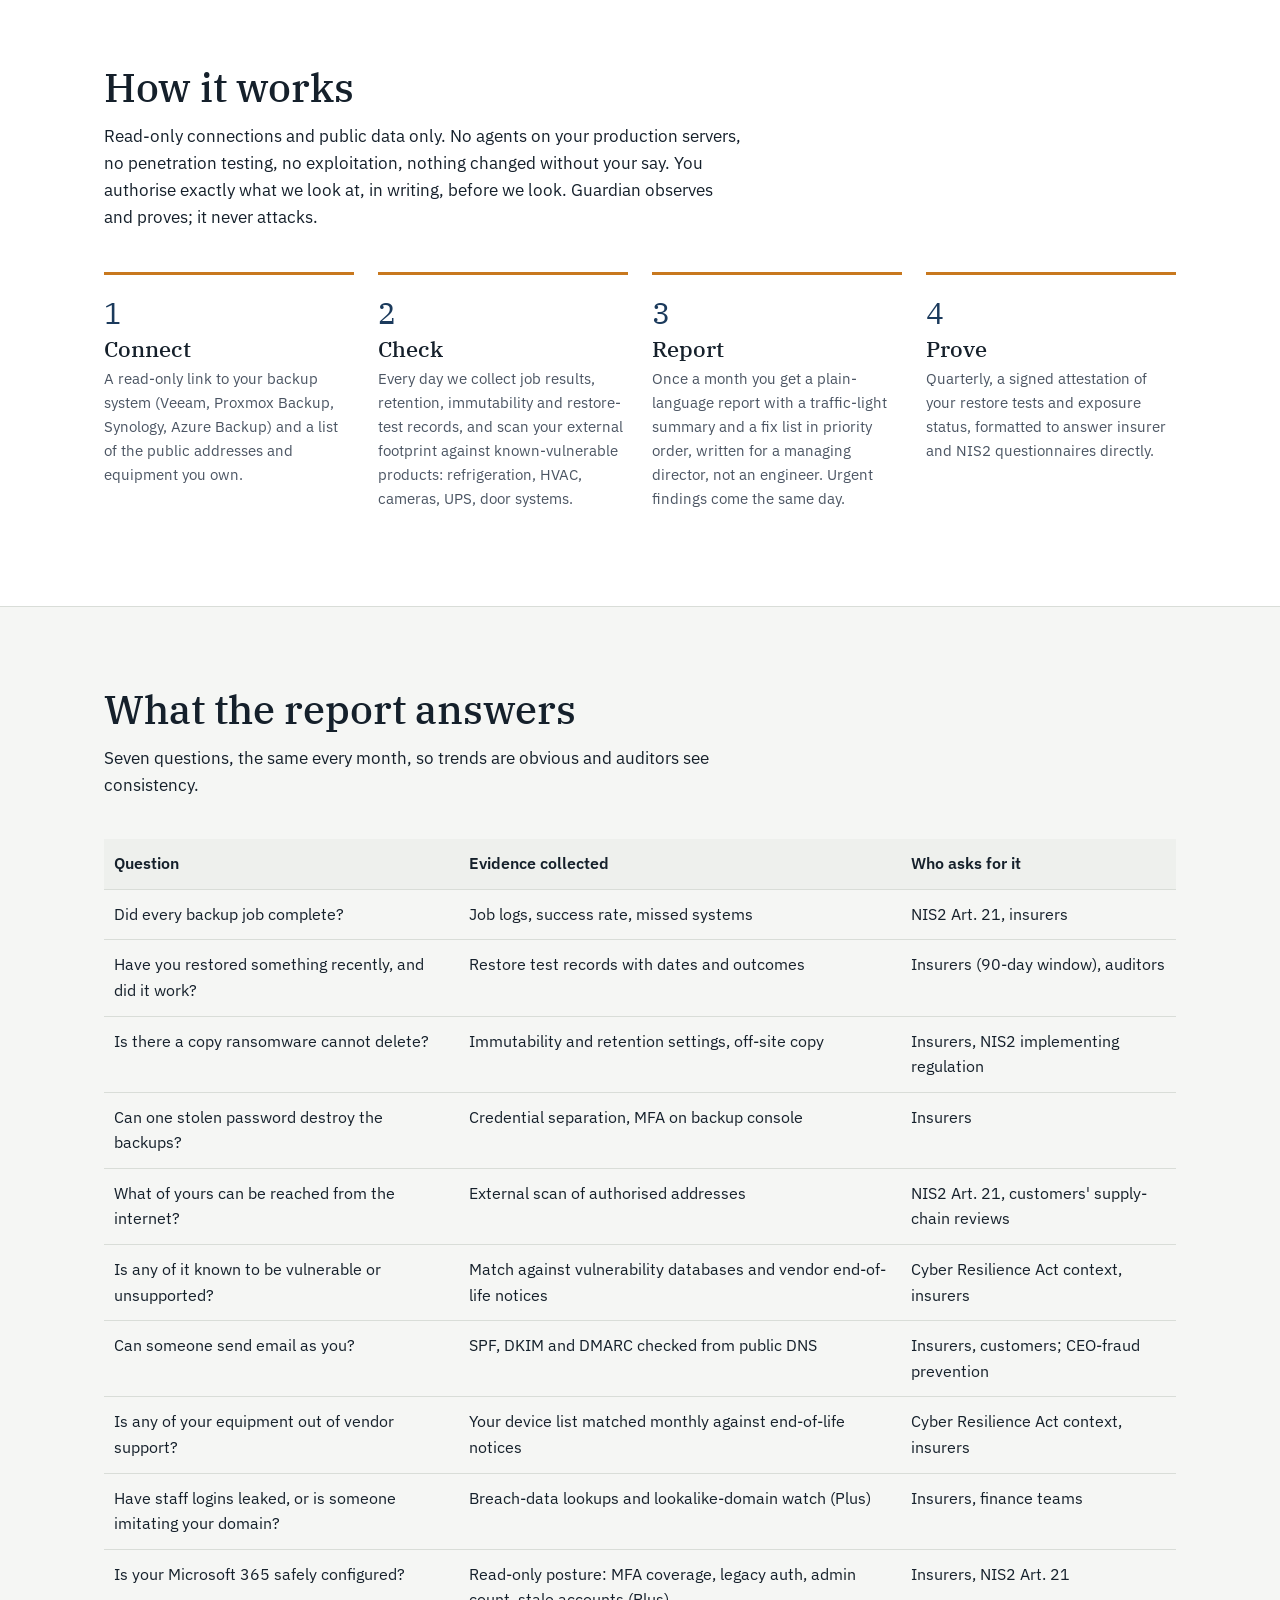
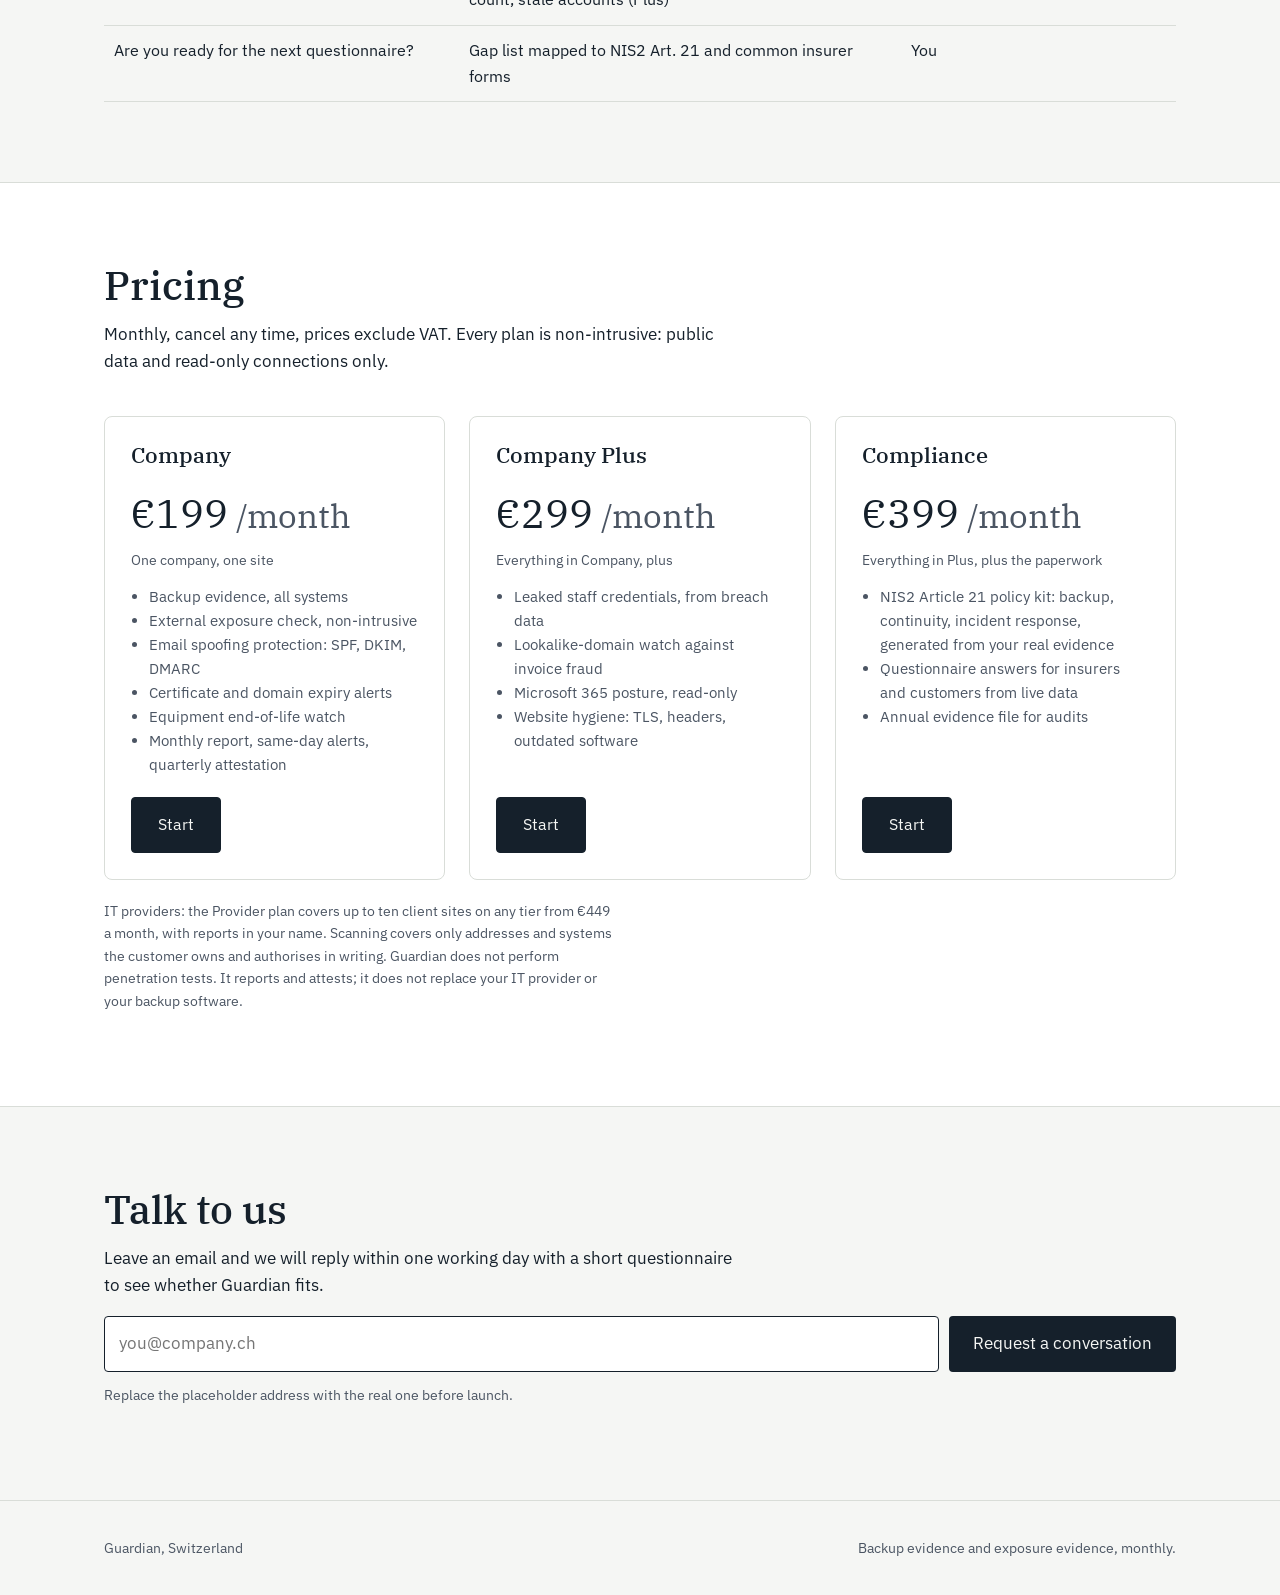
==== commit 31551766: "Project office: roles, task board, sprints, cadence" ====
--- a/index.html
+++ b/index.html
@@ -20,6 +20,7 @@
       <a href="#pricing">Pricing</a>
       <a href="plan.html">Business plan</a>
       <a href="launch.html">Launch plan</a>
+      <a href="project.html">Project office</a>
       <a href="https://gummihurdal.github.io/ideas/">All ideas</a>
     </nav>
   </div>
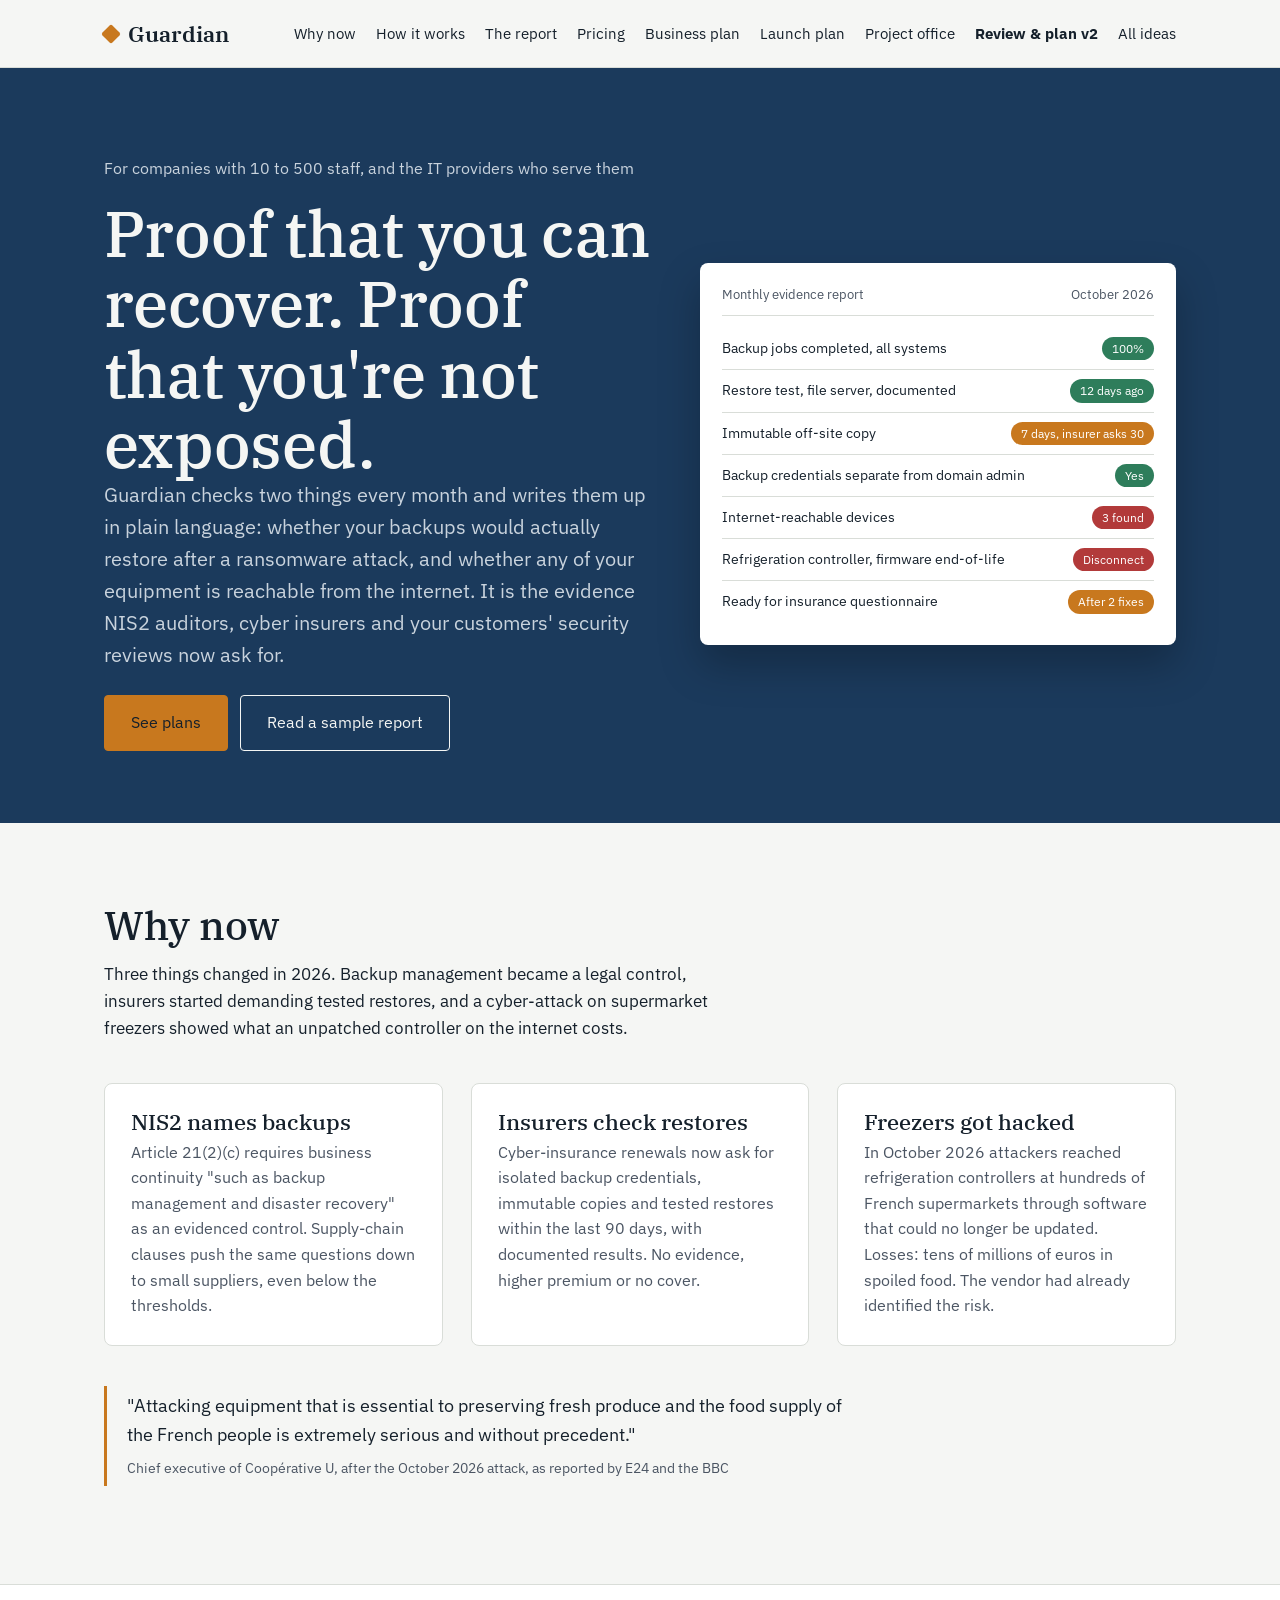
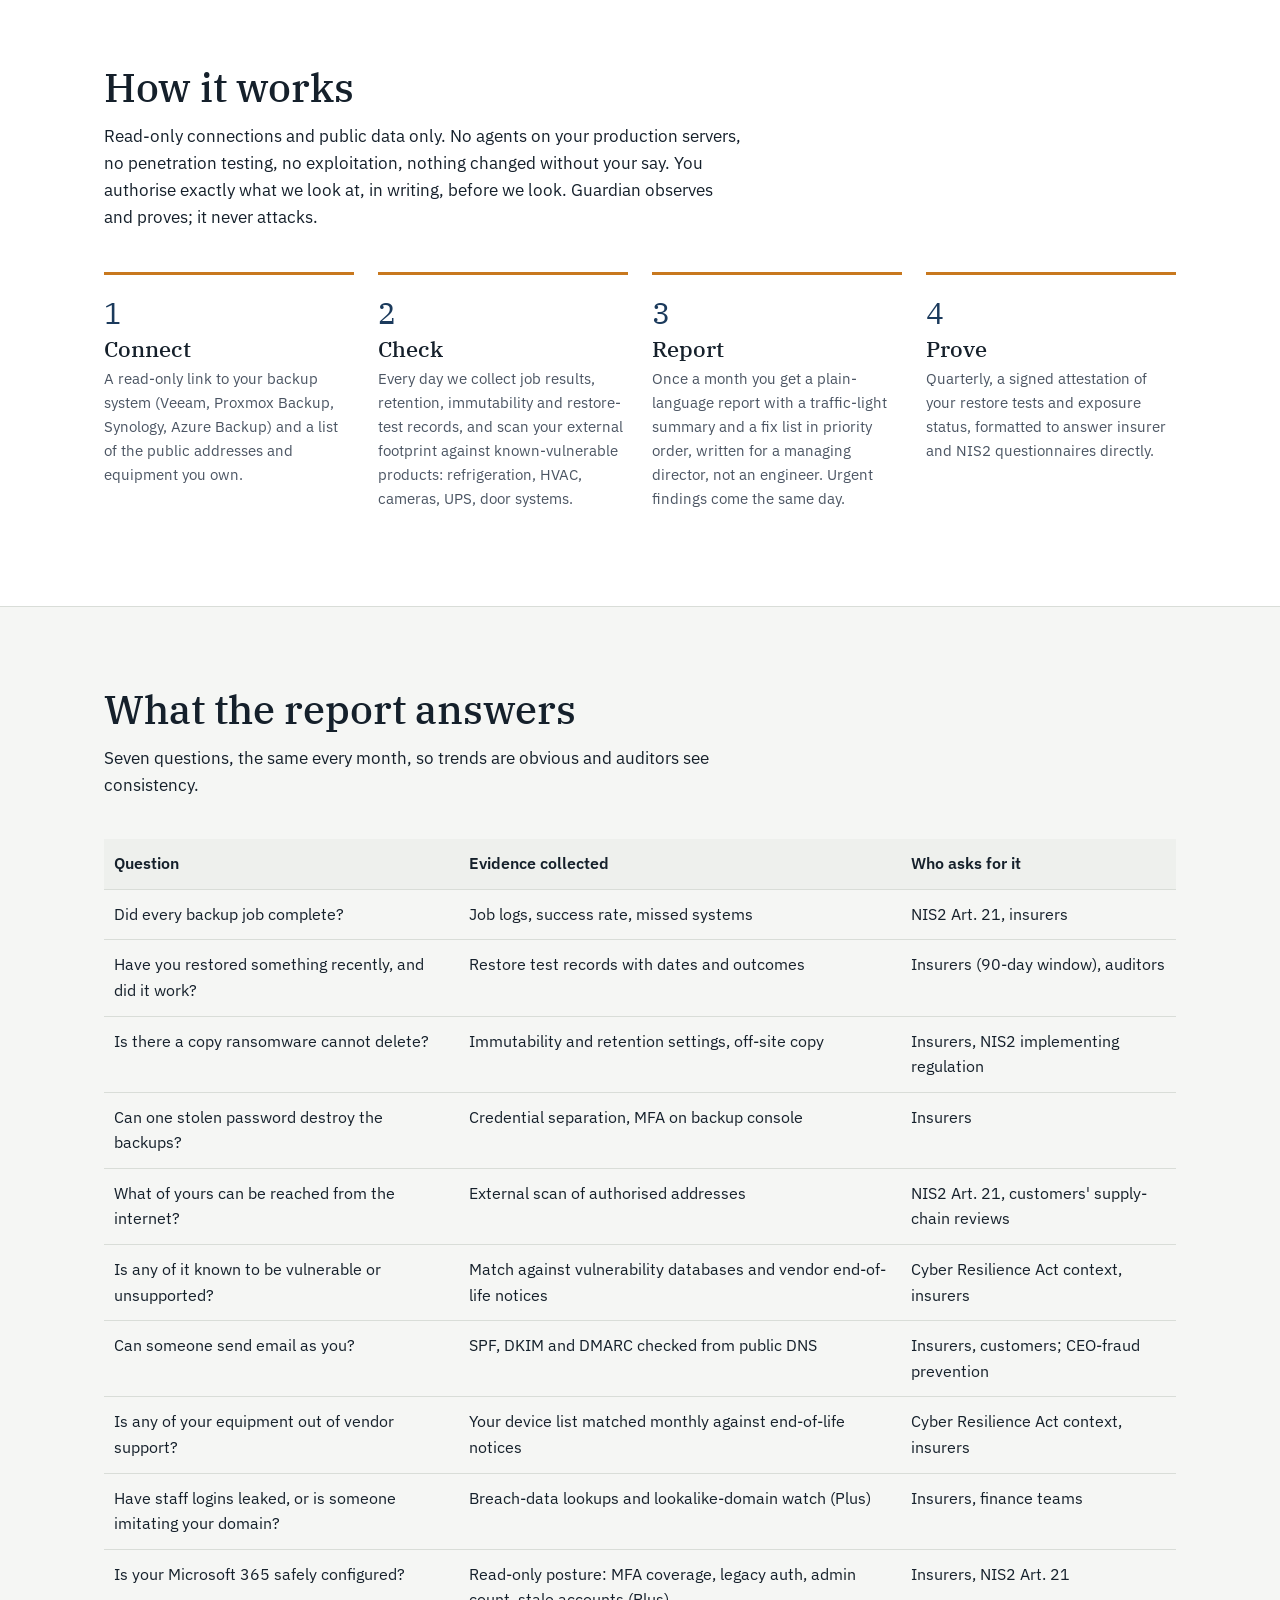
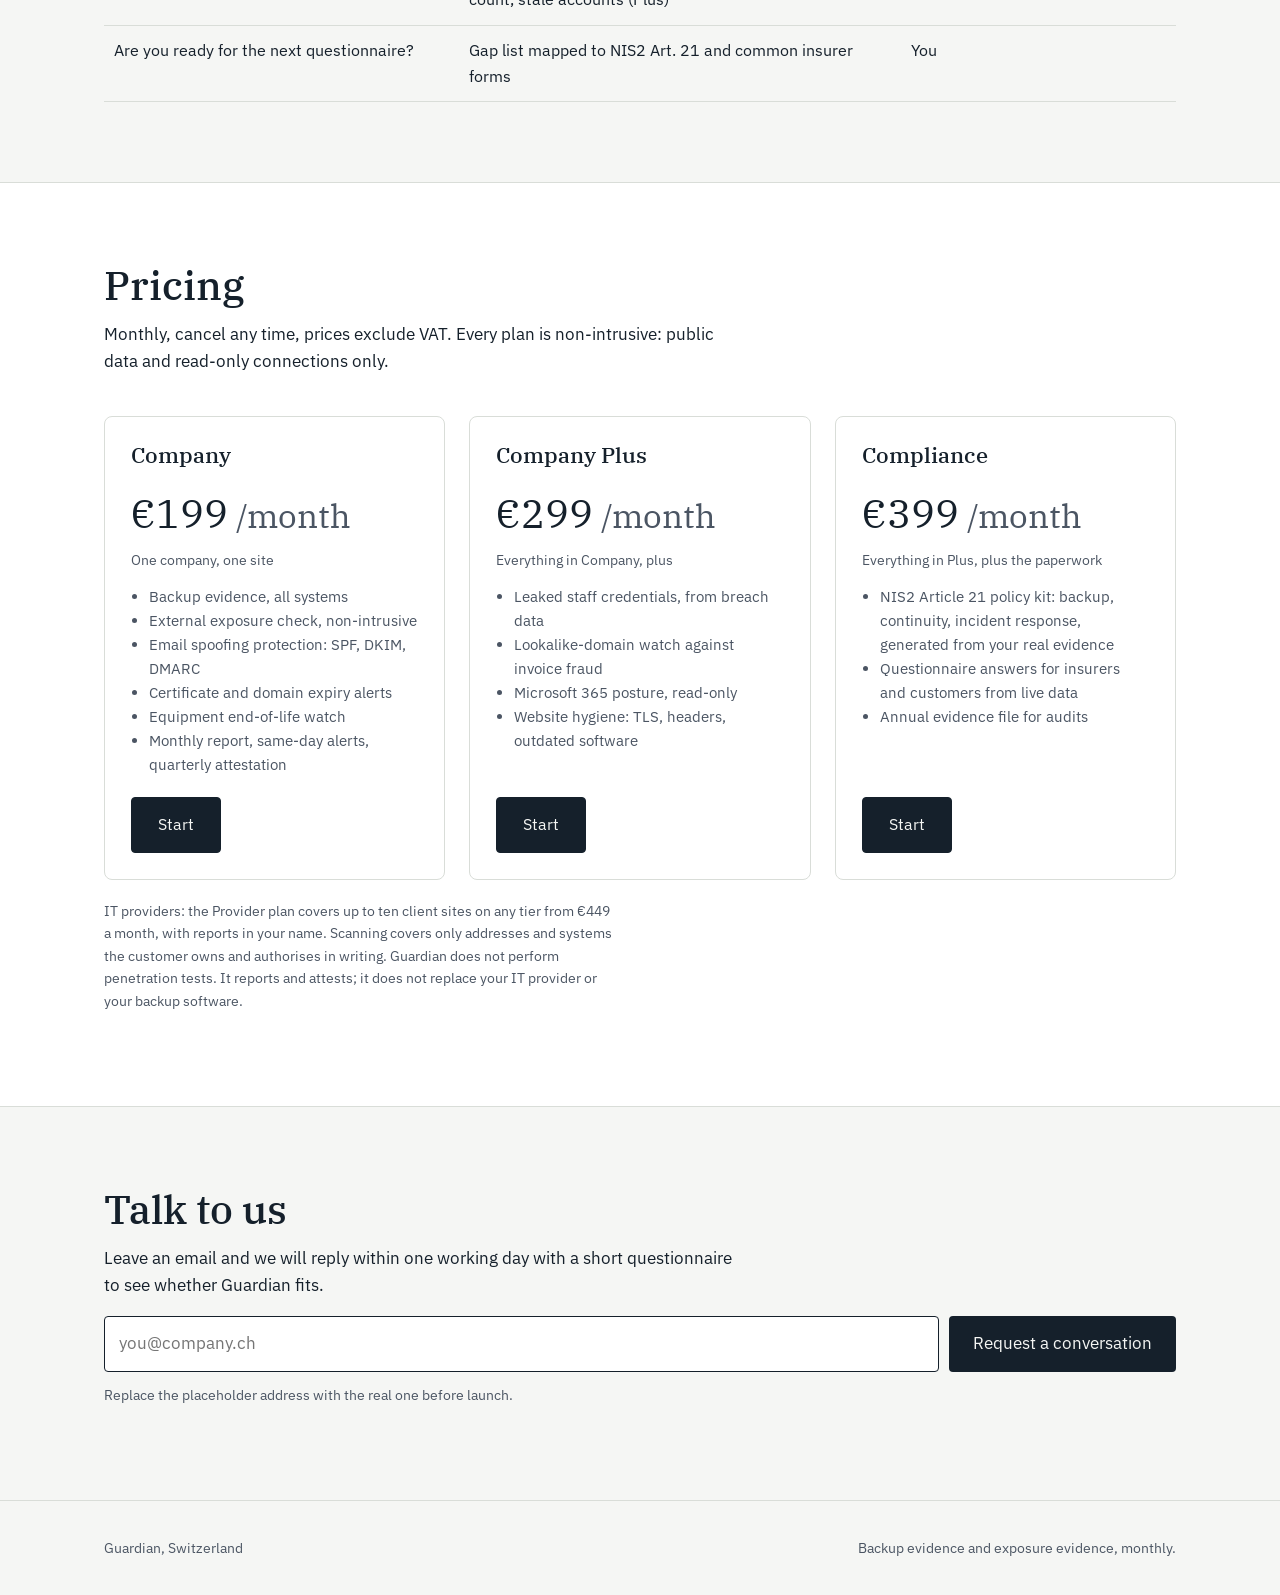
==== commit 647a2c63: "Review and plan v2: narrow to restore evidence, MSPs first, per-site pricing New review.html (indepe" ====
--- a/index.html
+++ b/index.html
@@ -21,6 +21,7 @@
       <a href="plan.html">Business plan</a>
       <a href="launch.html">Launch plan</a>
       <a href="project.html">Project office</a>
+      <a href="review.html"><strong>Review &amp; plan v2</strong></a>
       <a href="https://gummihurdal.github.io/ideas/">All ideas</a>
     </nav>
   </div>
